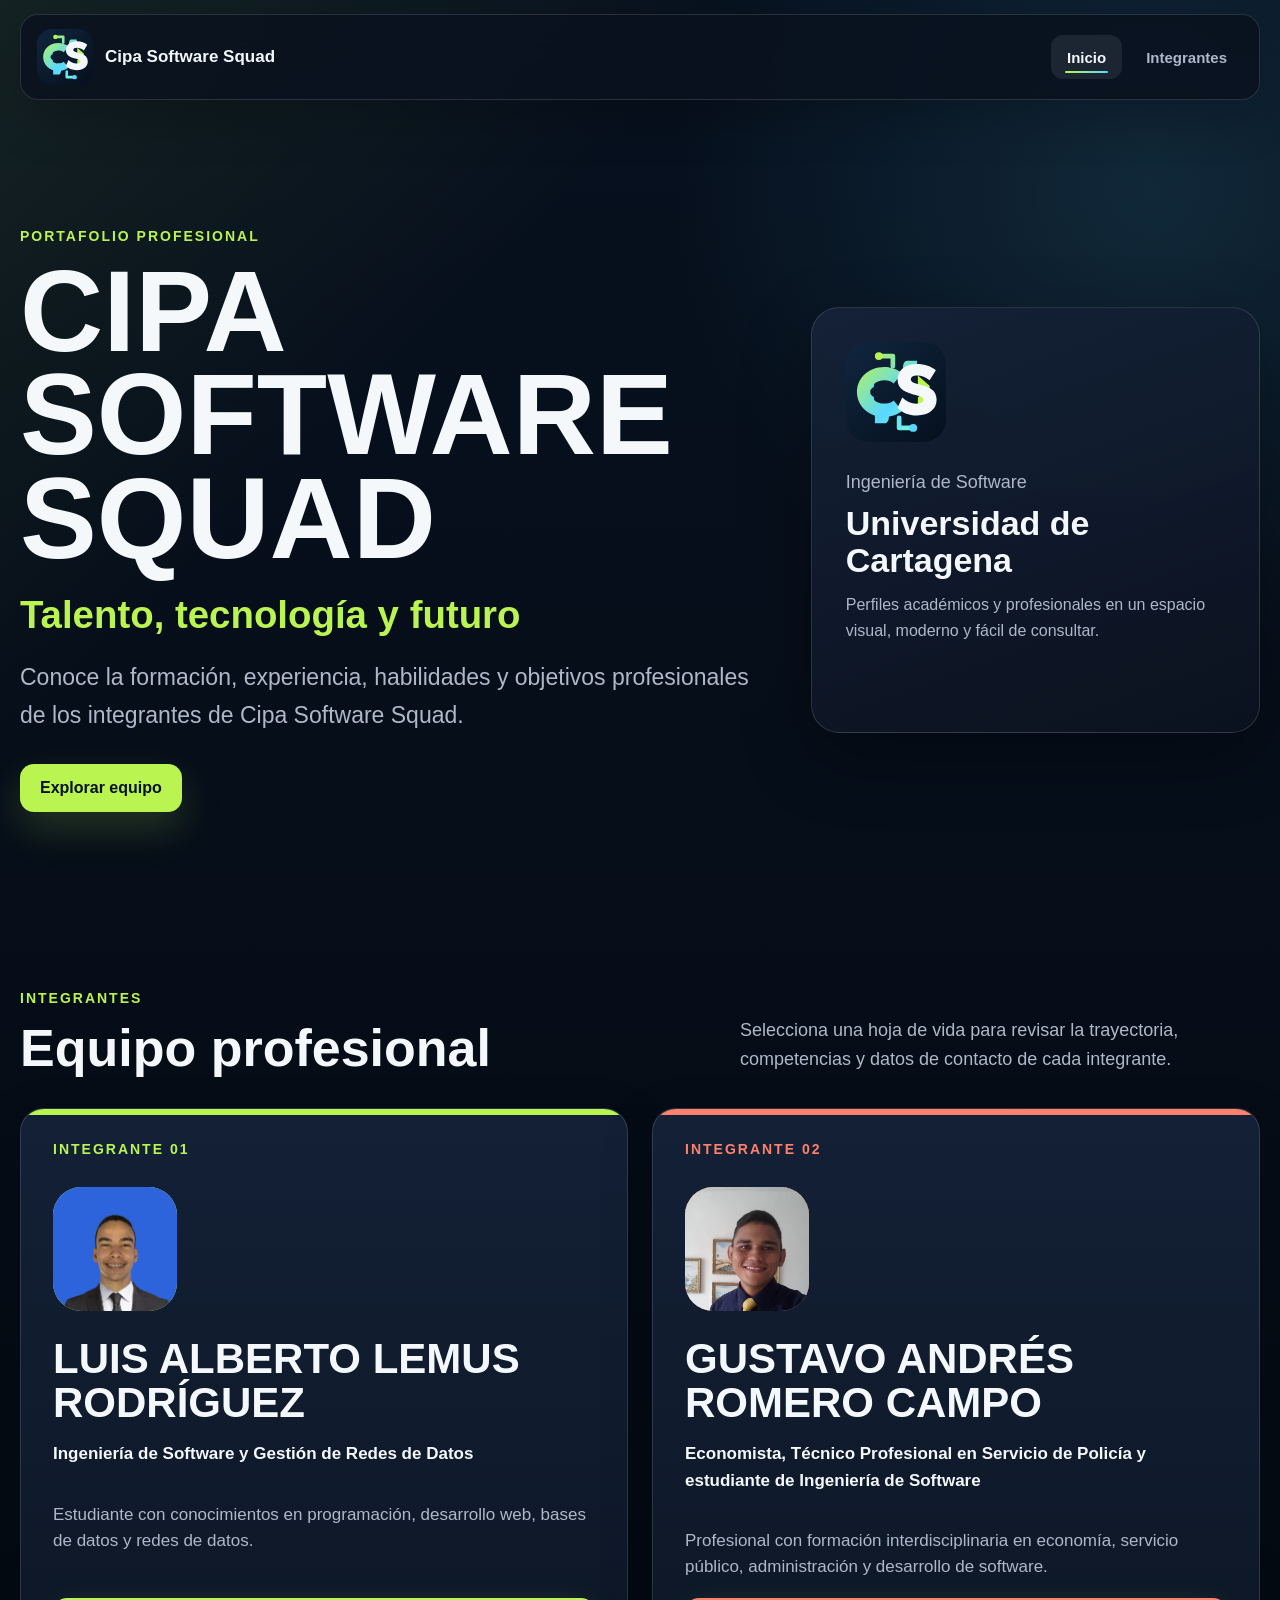
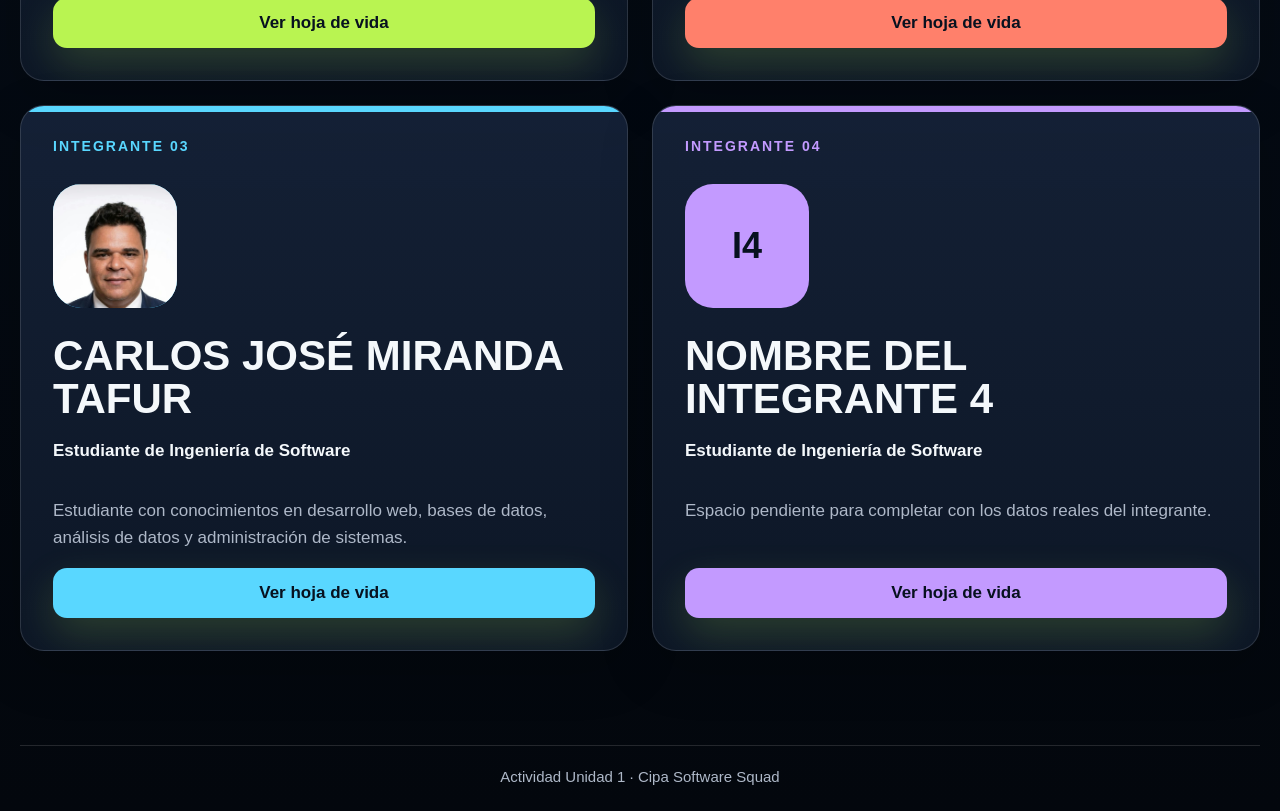
==== index.html @ 68f8f213 "Add files via upload" ====
<!DOCTYPE html>
<html lang="es">
<head>
  <meta charset="UTF-8">
  <meta name="viewport" content="width=device-width, initial-scale=1.0">
  <meta name="description" content="Portafolio profesional de Cipa Software Squad">
  <title>Cipa Software Squad | Hojas de vida</title>
  <link rel="icon" type="image/svg+xml" href="imagenes/logo-cipa-software-squad.svg">
  <link rel="stylesheet" href="css/estilos.css">
</head>
<body>
  <header class="encabezado">
    <a class="marca" href="#inicio" title="Ir al inicio"><img src="imagenes/logo-cipa-software-squad.svg" alt="Logo de Cipa Software Squad"> Cipa Software Squad</a>
    <button class="boton-menu" type="button" aria-label="Abrir menú" aria-expanded="false" aria-controls="menu-principal">
      <span></span><span></span><span></span>
    </button>
    <nav class="menu" id="menu-principal" aria-label="Navegacion principal">
      <a class="activo" href="#inicio">Inicio</a>
      <a href="#equipo">Integrantes</a>
    </nav>
  </header>

  <main class="contenedor">
    <section class="hero hero-equipo" id="inicio">
      <div class="hero-contenido revelar">
        <p class="sobrelinea">Portafolio profesional</p>
        <h1>CIPA SOFTWARE SQUAD</h1>
        <p class="subtitulo">Talento, tecnología y futuro</p>
        <p class="intro">
          Conoce la formación, experiencia, habilidades y objetivos profesionales de los integrantes de Cipa Software Squad.
        </p>
        <a class="boton boton-principal" href="#equipo">Explorar equipo</a>
      </div>
      <a class="hero-panel revelar" id="universidad" href="#equipo" aria-label="Conocer integrantes de Cipa Software Squad">
        <img class="logo-presentacion" src="imagenes/logo-cipa-software-squad.svg" alt="Logo de Cipa Software Squad">
        <div class="hero-panel-texto">
          <p>Ingeniería de Software</p>
          <strong>Universidad de Cartagena</strong>
          <span>Perfiles académicos y profesionales en un espacio visual, moderno y fácil de consultar.</span>
          <em>Conocer al equipo →</em>
        </div>
      </a>
    </section>

    <section class="equipo" id="equipo">
      <div class="titulo-seccion revelar">
        <div>
          <p class="sobrelinea">Integrantes</p>
          <h2>Equipo profesional</h2>
        </div>
        <p>Selecciona una hoja de vida para revisar la trayectoria, competencias y datos de contacto de cada integrante.</p>
      </div>

      <div class="rejilla">
        <article class="tarjeta revelar" style="--color:#b9f451">
          <span class="numero">Integrante 01</span>
          <div class="avatar"><img src="imagenes/luis-alberto-lemus.jpg" alt="Fotografía de Luis Alberto Lemus Rodríguez"></div>
          <h3>LUIS ALBERTO LEMUS RODRÍGUEZ</h3>
          <p class="formacion">Ingeniería de Software y Gestión de Redes de Datos</p>
          <p>Estudiante con conocimientos en programación, desarrollo web, bases de datos y redes de datos.</p>
          <a class="boton-tarjeta" href="integrante-1.html">Ver hoja de vida</a>
        </article>

        <article class="tarjeta revelar" style="--color:#ff806b">
          <span class="numero">Integrante 02</span>
          <div class="avatar"><img src="imagenes/gustavo-andres-romero-campo.jpg" alt="Fotografía de Gustavo Andrés Romero Campo"></div>
          <h3>GUSTAVO ANDRÉS ROMERO CAMPO</h3>
          <p class="formacion">Economista, Técnico Profesional en Servicio de Policía y estudiante de Ingeniería de Software</p>
          <p>Profesional con formación interdisciplinaria en economía, servicio público, administración y desarrollo de software.</p>
          <a class="boton-tarjeta" href="integrante-2.html">Ver hoja de vida</a>
        </article>

        <article class="tarjeta revelar" style="--color:#59d7ff">
          <span class="numero">Integrante 03</span>
          <div class="avatar"><img src="imagenes/carlos-jose-miranda-tafur.jpg" alt="Fotografía de Carlos José Miranda Tafur"></div>
          <h3>CARLOS JOSÉ MIRANDA TAFUR</h3>
          <p class="formacion">Estudiante de Ingeniería de Software</p>
          <p>Estudiante con conocimientos en desarrollo web, bases de datos, análisis de datos y administración de sistemas.</p>
          <a class="boton-tarjeta" href="integrantes/integrante-3/">Ver hoja de vida</a>
        </article>

        <article class="tarjeta revelar" style="--color:#c39aff">
          <span class="numero">Integrante 04</span>
          <div class="avatar">I4</div>
          <h3>NOMBRE DEL INTEGRANTE 4</h3>
          <p class="formacion">Estudiante de Ingeniería de Software</p>
          <p>Espacio pendiente para completar con los datos reales del integrante.</p>
          <a class="boton-tarjeta" href="integrante-4.html">Ver hoja de vida</a>
        </article>
      </div>
    </section>
  </main>

  <footer class="pie">Actividad Unidad 1 · Cipa Software Squad</footer>
  <script src="js/interacciones.js"></script>
</body>
</html>
---- css/estilos.css ----
:root {
  --fondo: #07111f;
  --fondo-profundo: #03070d;
  --panel: #101a2a;
  --panel-2: #152238;
  --texto: #f4f8fb;
  --muted: #aeb8c8;
  --linea: rgba(255, 255, 255, .13);
  --verde: #b9f451;
  --sombra: 0 24px 70px rgba(0, 0, 0, .32);
}

* { box-sizing: border-box; }
html { scroll-behavior: smooth; scroll-padding-top: 118px; }
body {
  margin: 0;
  color: var(--texto);
  background:
    linear-gradient(135deg, rgba(185, 244, 81, .08), transparent 34rem),
    radial-gradient(circle at 90% 8%, rgba(89, 215, 255, .12), transparent 30rem),
    linear-gradient(180deg, var(--fondo), var(--fondo-profundo));
  font-family: "Segoe UI", Arial, Helvetica, sans-serif;
  font-size: 16px;
}
body.menu-abierto { overflow: hidden; }

a { color: inherit; text-decoration: none; }
button { font: inherit; }
img { max-width: 100%; }

.encabezado {
  position: sticky;
  top: 14px;
  z-index: 20;
  width: min(1360px, calc(100% - 40px));
  margin: 14px auto 0;
  padding: 14px 16px;
  display: flex;
  align-items: center;
  justify-content: space-between;
  gap: 20px;
  background: rgba(10, 18, 31, .86);
  border: 1px solid var(--linea);
  border-radius: 18px;
  backdrop-filter: blur(18px);
  box-shadow: 0 18px 50px rgba(0, 0, 0, .2);
  transition: padding .25s ease, box-shadow .25s ease;
}
.encabezado.compacto { padding-block: 8px; box-shadow: 0 14px 42px rgba(0, 0, 0, .32); }

.marca {
  min-height: 48px;
  display: flex;
  align-items: center;
  gap: 12px;
  font-size: 17px;
  font-weight: 800;
  border-radius: 16px;
  transition: color .22s ease, transform .22s ease, filter .22s ease;
}

.marca img {
  width: 56px;
  height: 56px;
  flex: 0 0 auto;
  display: block;
  object-fit: contain;
  border-radius: 15px;
  transition: transform .24s ease, filter .24s ease;
}
.marca:hover,
.marca:focus-visible {
  color: var(--verde);
  outline: none;
  transform: rotate(-1deg);
}
.marca:hover img,
.marca:focus-visible img {
  transform: scale(1.08);
  filter: drop-shadow(0 0 12px rgba(185, 244, 81, .42)) drop-shadow(0 0 18px rgba(89, 215, 255, .26));
}

.boton-menu {
  width: 48px;
  height: 48px;
  display: none;
  place-items: center;
  padding: 0;
  color: var(--texto);
  background: rgba(255, 255, 255, .07);
  border: 1px solid var(--linea);
  border-radius: 14px;
  cursor: pointer;
}
.boton-menu span {
  grid-area: 1 / 1;
  width: 22px;
  height: 2px;
  background: currentColor;
  border-radius: 999px;
  transition: transform .22s ease, opacity .22s ease;
}
.boton-menu span:nth-child(1) { transform: translateY(-7px); }
.boton-menu span:nth-child(3) { transform: translateY(7px); }
.boton-menu[aria-expanded="true"] span:nth-child(1) { transform: rotate(45deg); }
.boton-menu[aria-expanded="true"] span:nth-child(2) { opacity: 0; }
.boton-menu[aria-expanded="true"] span:nth-child(3) { transform: rotate(-45deg); }
.boton-menu:focus-visible { outline: 3px solid rgba(89, 215, 255, .75); outline-offset: 3px; }

.menu { display: flex; flex-wrap: wrap; gap: 8px; align-items: center; }
.menu a {
  position: relative;
  min-height: 44px;
  padding: 12px 16px;
  display: inline-flex;
  align-items: center;
  color: var(--muted);
  border-radius: 12px;
  font-size: 15px;
  font-weight: 700;
  transition: color .22s ease, background .22s ease;
}
.menu a:hover,
.menu a.activo { color: var(--texto); background: rgba(255, 255, 255, .08); }
.menu a::after {
  content: "";
  position: absolute;
  left: 14px;
  right: 14px;
  bottom: 6px;
  height: 2px;
  border-radius: 999px;
  background: linear-gradient(90deg, var(--verde), #59d7ff);
  transform: scaleX(0);
  transform-origin: left;
  transition: transform .22s ease;
}
.menu a:hover::after,
.menu a.activo::after { transform: scaleX(1); }
.menu a:focus-visible { outline: 3px solid rgba(89, 215, 255, .75); outline-offset: 3px; }
.menu a.descarga {
  color: #07111f;
  background: var(--verde);
  box-shadow: 0 12px 28px rgba(185, 244, 81, .16);
}
.menu a.descarga::after { display: none; }

.contenedor {
  width: min(1380px, calc(100% - 40px));
  margin: 0 auto;
}

.hero {
  min-height: calc(100vh - 82px);
  display: grid;
  grid-template-columns: minmax(0, 1.25fr) minmax(320px, .75fr);
  align-items: center;
  gap: 42px;
  padding: 76px 0 54px;
}

.hero-contenido { max-width: 920px; }
.sobrelinea {
  margin: 0 0 16px;
  color: var(--color, var(--verde));
  font-size: 14px;
  font-weight: 800;
  letter-spacing: 2px;
  text-transform: uppercase;
}

h1, h2, h3, p { overflow-wrap: anywhere; }
h1 {
  margin: 0;
  font-size: clamp(54px, 9vw, 118px);
  line-height: .9;
  letter-spacing: 0;
}

.subtitulo {
  margin: 22px 0 0;
  color: var(--verde);
  font-size: clamp(26px, 3vw, 44px);
  font-weight: 800;
}

.intro {
  max-width: 780px;
  margin: 22px 0 30px;
  color: var(--muted);
  font-size: clamp(18px, 2vw, 23px);
  line-height: 1.65;
}

.boton,
.boton-tarjeta,
.boton-nav {
  min-height: 48px;
  display: inline-flex;
  align-items: center;
  justify-content: center;
  gap: 8px;
  border: 0;
  border-radius: 14px;
  cursor: pointer;
  font-weight: 800;
  transition: transform .22s ease, box-shadow .22s ease, background .22s ease, border-color .22s ease;
}

.boton-principal,
.boton-tarjeta {
  color: #07111f;
  background: var(--color, var(--verde));
  box-shadow: 0 16px 40px rgba(185, 244, 81, .18);
}

.boton { padding: 13px 20px; font-size: 16px; }
.boton-secundario {
  color: var(--texto);
  background: rgba(255, 255, 255, .07);
  border: 1px solid var(--linea);
}

.boton.deshabilitado {
  cursor: not-allowed;
  opacity: .58;
  box-shadow: none;
}

.boton:hover,
.boton-tarjeta:hover,
.boton-nav:hover { transform: translateY(-2px); box-shadow: 0 18px 42px rgba(0, 0, 0, .25); }

.boton.deshabilitado:hover { transform: none; box-shadow: none; }

.hero-panel {
  position: relative;
  min-height: 420px;
  padding: 34px;
  display: flex;
  flex-direction: column;
  justify-content: space-between;
  gap: 30px;
  overflow: hidden;
  background: linear-gradient(160deg, rgba(21, 34, 56, .94), rgba(11, 18, 31, .98));
  border: 1px solid var(--linea);
  border-radius: 28px;
  box-shadow: var(--sombra);
  transition: transform .28s ease, box-shadow .28s ease, border-color .28s ease;
}
.hero-panel::before {
  content: "";
  position: absolute;
  inset: -1px;
  padding: 1px;
  border-radius: inherit;
  background: linear-gradient(135deg, var(--verde), #59d7ff);
  opacity: 0;
  pointer-events: none;
  -webkit-mask: linear-gradient(#000 0 0) content-box, linear-gradient(#000 0 0);
  -webkit-mask-composite: xor;
  mask-composite: exclude;
  transition: opacity .25s ease;
}
.hero-panel::after {
  content: "";
  position: absolute;
  left: var(--brillo-x, 50%);
  top: var(--brillo-y, 30%);
  width: 190px;
  height: 190px;
  background: radial-gradient(circle, rgba(89, 215, 255, .22), rgba(185, 244, 81, .09), transparent 68%);
  transform: translate(-50%, -50%);
  opacity: 0;
  pointer-events: none;
  transition: opacity .2s ease;
}
.hero-panel:hover,
.hero-panel:focus-visible {
  transform: translateY(-8px);
  border-color: rgba(89, 215, 255, .45);
  box-shadow: 0 34px 86px rgba(0, 0, 0, .38);
  outline: none;
}
.hero-panel:hover::before,
.hero-panel:focus-visible::before,
.hero-panel:hover::after,
.hero-panel:focus-visible::after { opacity: 1; }
.hero-panel:active { transform: translateY(-2px) scale(.985); }
.hero-panel > * { position: relative; z-index: 1; }
.hero-panel:hover .logo-presentacion,
.hero-panel:focus-visible .logo-presentacion {
  transform: scale(1.08);
  filter: drop-shadow(0 0 12px rgba(185, 244, 81, .35)) drop-shadow(0 0 18px rgba(89, 215, 255, .25));
}
.hero-panel:hover strong,
.hero-panel:focus-visible strong { color: var(--verde); }
.hero-panel em {
  width: fit-content;
  margin-top: 4px;
  padding: 10px 13px;
  color: #07111f;
  background: linear-gradient(90deg, var(--verde), #59d7ff);
  border-radius: 999px;
  font-style: normal;
  font-weight: 900;
  opacity: 0;
  transform: translateY(8px);
  transition: opacity .22s ease, transform .22s ease;
}
.hero-panel:hover em,
.hero-panel:focus-visible em {
  opacity: 1;
  transform: translateY(0);
}

.logo-presentacion {
  width: clamp(82px, 8vw, 100px);
  height: clamp(82px, 8vw, 100px);
  display: block;
  object-fit: contain;
  border-radius: 22px;
  transition: transform .24s ease, filter .24s ease;
}

.hero-panel-texto { display: grid; gap: 12px; }
.hero-panel p { margin: 0; color: var(--muted); font-size: 18px; }
.hero-panel strong { font-size: 34px; line-height: 1.1; transition: color .22s ease; }
.hero-panel span { color: var(--muted); line-height: 1.65; }

.equipo { padding: 72px 0 94px; }
.titulo-seccion {
  margin-bottom: 34px;
  display: flex;
  align-items: end;
  justify-content: space-between;
  gap: 28px;
}
.titulo-seccion h2,
.panel h2 {
  margin: 0;
  font-size: clamp(32px, 4.4vw, 52px);
  line-height: 1;
  letter-spacing: 0;
}
.titulo-seccion > p {
  max-width: 520px;
  margin: 0;
  color: var(--muted);
  font-size: 18px;
  line-height: 1.6;
}

.rejilla {
  display: grid;
  grid-template-columns: repeat(2, minmax(0, 1fr));
  gap: 24px;
}

.tarjeta {
  --color: var(--verde);
  position: relative;
  min-height: 470px;
  padding: 32px;
  display: flex;
  flex-direction: column;
  overflow: hidden;
  background: linear-gradient(180deg, rgba(21, 34, 56, .94), rgba(13, 23, 39, .98));
  border: 1px solid var(--linea);
  border-radius: 24px;
  box-shadow: 0 18px 54px rgba(0, 0, 0, .18);
  transition: transform .28s ease, border-color .28s ease, box-shadow .28s ease;
}
.tarjeta:hover {
  transform: translateY(-8px);
  border-color: color-mix(in srgb, var(--color) 70%, white 10%);
  box-shadow: 0 28px 70px rgba(0, 0, 0, .3);
}
.tarjeta::before {
  content: "";
  position: absolute;
  inset: 0 0 auto;
  height: 6px;
  background: var(--color);
}
.numero {
  color: var(--color);
  font-size: 14px;
  font-weight: 800;
  letter-spacing: 2px;
  text-transform: uppercase;
}
.avatar {
  width: 124px;
  height: 124px;
  margin: 30px 0 26px;
  display: grid;
  place-items: center;
  flex: 0 0 auto;
  color: #07111f;
  background: var(--color);
  border-radius: 28px;
  font-size: 36px;
  font-weight: 900;
  overflow: hidden;
}
.avatar img { width: 100%; height: 100%; object-fit: cover; object-position: center top; }
.tarjeta h3 { margin: 0; font-size: clamp(29px, 3.4vw, 42px); line-height: 1.04; }
.tarjeta p { color: var(--muted); font-size: 17px; line-height: 1.55; }
.tarjeta .formacion { color: var(--texto); font-weight: 800; }
.boton-tarjeta {
  width: 100%;
  margin-top: auto;
  padding: 15px 20px;
  font-size: 17px;
}

.perfil-hero {
  min-height: 640px;
  display: grid;
  grid-template-columns: minmax(280px, .52fr) minmax(0, 1fr);
  align-items: center;
  gap: 60px;
  padding: 64px 0 36px;
}
.foto {
  margin: 0;
  padding: 12px;
  background: var(--panel);
  border: 1px solid var(--linea);
  border-radius: 30px;
  box-shadow: 18px 18px 0 color-mix(in srgb, var(--color) 72%, transparent);
}
.foto img {
  width: 100%;
  aspect-ratio: 4 / 5;
  display: block;
  object-fit: cover;
  object-position: center top;
  border-radius: 22px;
}
.volver {
  margin-bottom: 24px;
  display: inline-flex;
  color: var(--muted);
  font-size: 15px;
  font-weight: 800;
}
.perfil-info h1 { font-size: clamp(44px, 7vw, 86px); }
.cargo {
  margin: 22px 0;
  color: var(--color);
  font-size: clamp(20px, 2vw, 28px);
  font-weight: 800;
  line-height: 1.35;
}
.frase-perfil {
  margin: -6px 0 18px;
  color: var(--muted);
  font-size: 20px;
  font-weight: 800;
}
.contacto,
.datos-rapidos {
  display: flex;
  flex-wrap: wrap;
  gap: 10px;
  margin-top: 18px;
}
.contacto span,
.contacto a,
.datos-rapidos span {
  min-height: 42px;
  padding: 10px 13px;
  display: inline-flex;
  align-items: center;
  color: var(--muted);
  border: 1px solid var(--linea);
  border-radius: 999px;
  font-size: 15px;
}
.acciones-contacto {
  display: flex;
  flex-wrap: wrap;
  gap: 12px;
  margin-top: 26px;
}

.nav-secciones {
  position: sticky;
  top: 96px;
  z-index: 15;
  margin: 12px 0 28px;
  padding: 10px;
  display: flex;
  gap: 8px;
  overflow-x: auto;
  background: rgba(10, 18, 31, .88);
  border: 1px solid var(--linea);
  border-radius: 18px;
  backdrop-filter: blur(16px);
}
.nav-secciones a {
  min-height: 42px;
  padding: 10px 14px;
  display: inline-flex;
  align-items: center;
  white-space: nowrap;
  color: var(--muted);
  border-radius: 12px;
  font-size: 15px;
  font-weight: 800;
}
.nav-secciones a:hover,
.nav-secciones a.activo {
  color: #07111f;
  background: var(--color);
}

.secciones {
  display: grid;
  grid-template-columns: repeat(2, minmax(0, 1fr));
  gap: 22px;
  padding-bottom: 80px;
}
.panel {
  min-height: 300px;
  padding: 32px;
  background: rgba(16, 26, 42, .94);
  border: 1px solid var(--linea);
  border-radius: 22px;
  box-shadow: 0 18px 50px rgba(0, 0, 0, .14);
}
.panel-ancho { grid-column: 1 / -1; }
.panel h2 { margin-bottom: 24px; }
.panel h3 {
  margin: 22px 0 8px;
  color: var(--texto);
  font-size: 21px;
}
.panel p,
.panel li {
  color: var(--muted);
  font-size: 16px;
  line-height: 1.72;
}
.panel ul { padding-left: 20px; }
.panel hr {
  margin: 26px 0;
  border: 0;
  border-top: 1px solid var(--linea);
}

.lista-tecnica {
  display: grid;
  grid-template-columns: repeat(2, minmax(0, 1fr));
  gap: 12px;
  padding: 0;
  list-style: none;
}
.lista-tecnica li {
  padding: 14px;
  display: flex;
  align-items: center;
  justify-content: space-between;
  gap: 14px;
  background: rgba(255, 255, 255, .045);
  border: 1px solid var(--linea);
  border-radius: 14px;
}
.lista-tecnica li span { color: var(--texto); font-weight: 800; }
.lista-tecnica small {
  padding: 6px 9px;
  white-space: nowrap;
  color: #07111f;
  background: var(--color);
  border-radius: 999px;
  font-size: 12px;
  font-weight: 900;
}

.lista-personal {
  display: flex;
  flex-wrap: wrap;
  gap: 10px;
  padding: 0;
  list-style: none;
}
.lista-personal li {
  padding: 11px 14px;
  color: var(--texto);
  background: rgba(255, 255, 255, .06);
  border: 1px solid var(--linea);
  border-radius: 999px;
  font-weight: 700;
}

.grupo-desplegable {
  margin-top: 14px;
  background: rgba(255, 255, 255, .045);
  border: 1px solid var(--linea);
  border-radius: 16px;
  overflow: hidden;
}
.grupo-desplegable summary {
  min-height: 54px;
  padding: 16px 18px;
  color: var(--texto);
  cursor: pointer;
  font-size: 18px;
  font-weight: 900;
}
.grupo-desplegable ul {
  margin: 0;
  padding: 0 24px 20px 38px;
}

.grupos-habilidades {
  display: grid;
  grid-template-columns: repeat(2, minmax(0, 1fr));
  gap: 16px;
}
.grupos-habilidades section {
  padding: 20px;
  background: rgba(255, 255, 255, .045);
  border: 1px solid var(--linea);
  border-radius: 16px;
}
.grupos-habilidades h3 { margin-top: 0; color: var(--color); }
.grupos-habilidades ul { margin: 0; padding-left: 18px; }
.grupos-habilidades.una-columna { grid-template-columns: 1fr; }
.disponibilidad {
  margin-top: 18px;
  padding: 18px;
  color: #07111f !important;
  background: var(--color);
  border-radius: 16px;
}
.disponibilidad strong { color: #07111f; }

.pie {
  width: min(1380px, calc(100% - 40px));
  margin: 0 auto 26px;
  padding-top: 22px;
  color: var(--muted);
  border-top: 1px solid var(--linea);
  font-size: 15px;
  text-align: center;
}
.navegacion-perfiles {
  display: grid;
  grid-template-columns: 1fr auto 1fr;
  gap: 12px;
  text-align: initial;
}
.boton-nav {
  min-height: 58px;
  padding: 13px 18px;
  color: var(--texto);
  background: rgba(255, 255, 255, .06);
  border: 1px solid var(--linea);
}
.boton-nav span {
  color: var(--muted);
  font-size: 14px;
  font-weight: 700;
}
.boton-nav:last-child { text-align: right; }
.boton-equipo {
  color: #07111f;
  background: var(--verde);
  border-color: var(--verde);
}

.volver-arriba {
  position: fixed;
  right: 22px;
  bottom: 22px;
  z-index: 30;
  width: 52px;
  height: 52px;
  display: grid;
  place-items: center;
  color: #07111f;
  background: var(--verde);
  border: 0;
  border-radius: 16px;
  box-shadow: 0 18px 42px rgba(0, 0, 0, .3);
  cursor: pointer;
  opacity: 0;
  pointer-events: none;
  transform: translateY(14px);
  transition: opacity .25s ease, transform .25s ease;
  font-size: 24px;
  font-weight: 900;
}
.volver-arriba.visible {
  opacity: 1;
  pointer-events: auto;
  transform: translateY(0);
}
.toast {
  position: fixed;
  left: 50%;
  bottom: 28px;
  z-index: 40;
  padding: 12px 16px;
  color: #07111f;
  background: var(--verde);
  border-radius: 999px;
  box-shadow: 0 18px 42px rgba(0, 0, 0, .3);
  font-weight: 900;
  opacity: 0;
  pointer-events: none;
  transform: translate(-50%, 12px);
  transition: opacity .2s ease, transform .2s ease;
}
.toast.visible {
  opacity: 1;
  transform: translate(-50%, 0);
}

.revelar {
  opacity: 0;
  transform: translateY(22px);
}
.revelar.visible {
  opacity: 1;
  transform: translateY(0);
  transition: opacity .6s ease, transform .6s ease;
}

@media (max-width: 940px) {
  .hero,
  .perfil-hero { grid-template-columns: 1fr; min-height: auto; }
  .hero-panel { min-height: 300px; }
  .foto { width: min(430px, 88%); }
  .rejilla,
  .secciones { grid-template-columns: 1fr; }
  .navegacion-perfiles { grid-template-columns: 1fr; }
  .boton-nav,
  .boton-nav:last-child { justify-content: center; text-align: center; }
}

@media (max-width: 620px) {
  .encabezado,
  .contenedor,
  .pie { width: calc(100% - 24px); }
  .encabezado {
    top: 8px;
    align-items: center;
    flex-direction: row;
    flex-wrap: wrap;
  }
  .boton-menu { display: grid; margin-left: auto; }
  .menu {
    width: 100%;
    max-height: 0;
    padding: 0;
    display: grid;
    grid-template-columns: 1fr;
    overflow: hidden;
    opacity: 0;
    pointer-events: none;
    transition: max-height .26s ease, opacity .22s ease, padding .22s ease;
  }
  .encabezado.menu-visible .menu {
    max-height: 330px;
    padding-top: 10px;
    opacity: 1;
    pointer-events: auto;
  }
  .menu a {
    width: 100%;
    min-height: 52px;
    justify-content: center;
    font-size: 16px;
  }
  .nav-secciones { width: 100%; overflow-x: auto; }
  .hero { padding-top: 52px; }
  h1 { font-size: clamp(42px, 16vw, 62px); }
  .titulo-seccion { align-items: flex-start; flex-direction: column; }
  .tarjeta,
  .panel { padding: 28px; }
  .avatar { width: 104px; height: 104px; }
  .marca img { width: 48px; height: 48px; }
  .lista-tecnica,
  .grupos-habilidades { grid-template-columns: 1fr; }
  .lista-tecnica li { align-items: flex-start; flex-direction: column; }
  .contacto a,
  .contacto span { max-width: 100%; }
  .acciones-contacto { flex-direction: column; }
  .boton { width: 100%; }
  .nav-secciones { top: 10px; }
}

@media (prefers-reduced-motion: reduce) {
  *,
  *::before,
  *::after {
    animation-duration: .01ms !important;
    animation-iteration-count: 1 !important;
    scroll-behavior: auto !important;
    transition-duration: .01ms !important;
  }
}
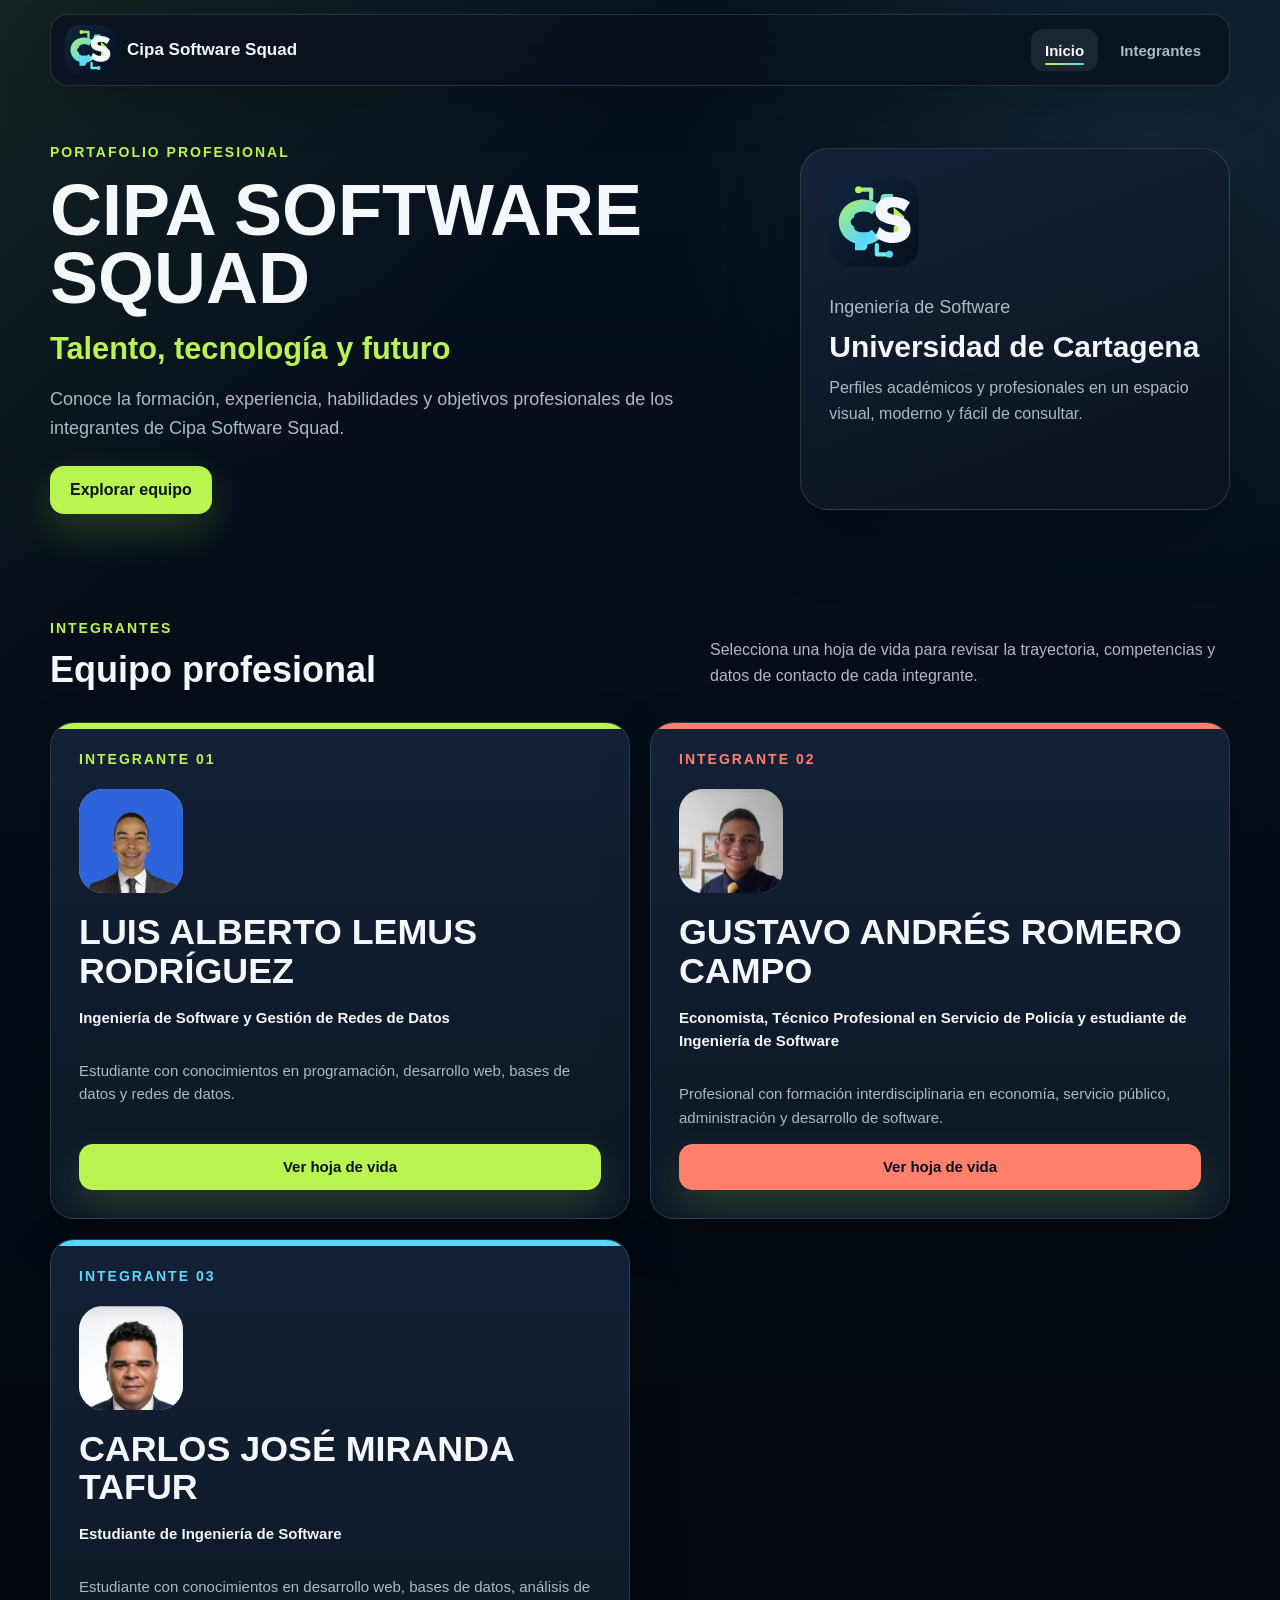
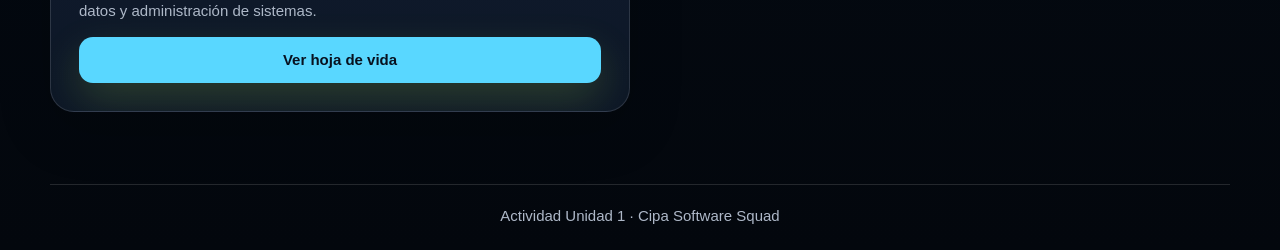
==== commit f5218b72: "Remove Integrante 04 section from index.html Removed Integrante 04 article section from the index." ====
--- a/index.html
+++ b/index.html
@@ -79,14 +79,7 @@
           <a class="boton-tarjeta" href="integrantes/integrante-3/">Ver hoja de vida</a>
         </article>
 
-        <article class="tarjeta revelar" style="--color:#c39aff">
-          <span class="numero">Integrante 04</span>
-          <div class="avatar">I4</div>
-          <h3>NOMBRE DEL INTEGRANTE 4</h3>
-          <p class="formacion">Estudiante de Ingeniería de Software</p>
-          <p>Espacio pendiente para completar con los datos reales del integrante.</p>
-          <a class="boton-tarjeta" href="integrante-4.html">Ver hoja de vida</a>
-        </article>
+    
       </div>
     </section>
   </main>
--- a/css/estilos.css
+++ b/css/estilos.css
@@ -11,7 +11,7 @@
 }
 
 * { box-sizing: border-box; }
-html { scroll-behavior: smooth; scroll-padding-top: 118px; }
+html { scroll-behavior: smooth; scroll-padding-top: 84px; }
 body {
   margin: 0;
   color: var(--texto);
@@ -29,12 +29,11 @@
 img { max-width: 100%; }
 
 .encabezado {
-  position: sticky;
-  top: 14px;
+  position: relative;
   z-index: 20;
-  width: min(1360px, calc(100% - 40px));
+  width: min(1180px, calc(100% - 40px));
   margin: 14px auto 0;
-  padding: 14px 16px;
+  padding: 10px 14px;
   display: flex;
   align-items: center;
   justify-content: space-between;
@@ -44,9 +43,7 @@
   border-radius: 18px;
   backdrop-filter: blur(18px);
   box-shadow: 0 18px 50px rgba(0, 0, 0, .2);
-  transition: padding .25s ease, box-shadow .25s ease;
-}
-.encabezado.compacto { padding-block: 8px; box-shadow: 0 14px 42px rgba(0, 0, 0, .32); }
+}
 
 .marca {
   min-height: 48px;
@@ -60,8 +57,8 @@
 }
 
 .marca img {
-  width: 56px;
-  height: 56px;
+  width: 50px;
+  height: 50px;
   flex: 0 0 auto;
   display: block;
   object-fit: contain;
@@ -110,8 +107,8 @@
 .menu { display: flex; flex-wrap: wrap; gap: 8px; align-items: center; }
 .menu a {
   position: relative;
-  min-height: 44px;
-  padding: 12px 16px;
+  min-height: 42px;
+  padding: 10px 14px;
   display: inline-flex;
   align-items: center;
   color: var(--muted);
@@ -146,20 +143,20 @@
 .menu a.descarga::after { display: none; }
 
 .contenedor {
-  width: min(1380px, calc(100% - 40px));
-  margin: 0 auto;
+  width: min(1180px, calc(100% - 40px));
+  margin-inline: auto;
 }
 
 .hero {
-  min-height: calc(100vh - 82px);
+  min-height: auto;
   display: grid;
   grid-template-columns: minmax(0, 1.25fr) minmax(320px, .75fr);
   align-items: center;
-  gap: 42px;
-  padding: 76px 0 54px;
-}
-
-.hero-contenido { max-width: 920px; }
+  gap: 34px;
+  padding: 58px 0 46px;
+}
+
+.hero-contenido { max-width: 760px; }
 .sobrelinea {
   margin: 0 0 16px;
   color: var(--color, var(--verde));
@@ -172,24 +169,24 @@
 h1, h2, h3, p { overflow-wrap: anywhere; }
 h1 {
   margin: 0;
-  font-size: clamp(54px, 9vw, 118px);
-  line-height: .9;
+  font-size: clamp(46px, 6vw, 72px);
+  line-height: .95;
   letter-spacing: 0;
 }
 
 .subtitulo {
-  margin: 22px 0 0;
+  margin: 18px 0 0;
   color: var(--verde);
-  font-size: clamp(26px, 3vw, 44px);
+  font-size: clamp(22px, 2.4vw, 34px);
   font-weight: 800;
 }
 
 .intro {
-  max-width: 780px;
-  margin: 22px 0 30px;
-  color: var(--muted);
-  font-size: clamp(18px, 2vw, 23px);
-  line-height: 1.65;
+  max-width: 680px;
+  margin: 18px 0 24px;
+  color: var(--muted);
+  font-size: clamp(16px, 1.6vw, 18px);
+  line-height: 1.6;
 }
 
 .boton,
@@ -235,8 +232,8 @@
 
 .hero-panel {
   position: relative;
-  min-height: 420px;
-  padding: 34px;
+  min-height: 340px;
+  padding: 28px;
   display: flex;
   flex-direction: column;
   justify-content: space-between;
@@ -315,8 +312,8 @@
 }
 
 .logo-presentacion {
-  width: clamp(82px, 8vw, 100px);
-  height: clamp(82px, 8vw, 100px);
+  width: clamp(78px, 7vw, 92px);
+  height: clamp(78px, 7vw, 92px);
   display: block;
   object-fit: contain;
   border-radius: 22px;
@@ -325,10 +322,10 @@
 
 .hero-panel-texto { display: grid; gap: 12px; }
 .hero-panel p { margin: 0; color: var(--muted); font-size: 18px; }
-.hero-panel strong { font-size: 34px; line-height: 1.1; transition: color .22s ease; }
+.hero-panel strong { font-size: 30px; line-height: 1.1; transition: color .22s ease; }
 .hero-panel span { color: var(--muted); line-height: 1.65; }
 
-.equipo { padding: 72px 0 94px; }
+.equipo { padding: 60px 0 72px; }
 .titulo-seccion {
   margin-bottom: 34px;
   display: flex;
@@ -339,7 +336,7 @@
 .titulo-seccion h2,
 .panel h2 {
   margin: 0;
-  font-size: clamp(32px, 4.4vw, 52px);
+  font-size: clamp(28px, 3.3vw, 36px);
   line-height: 1;
   letter-spacing: 0;
 }
@@ -347,21 +344,21 @@
   max-width: 520px;
   margin: 0;
   color: var(--muted);
-  font-size: 18px;
+  font-size: 16px;
   line-height: 1.6;
 }
 
 .rejilla {
   display: grid;
   grid-template-columns: repeat(2, minmax(0, 1fr));
-  gap: 24px;
+  gap: 20px;
 }
 
 .tarjeta {
   --color: var(--verde);
   position: relative;
-  min-height: 470px;
-  padding: 32px;
+  min-height: 425px;
+  padding: 28px;
   display: flex;
   flex-direction: column;
   overflow: hidden;
@@ -391,39 +388,41 @@
   text-transform: uppercase;
 }
 .avatar {
-  width: 124px;
-  height: 124px;
-  margin: 30px 0 26px;
+  width: 104px;
+  height: 104px;
+  margin: 22px 0 20px;
   display: grid;
   place-items: center;
   flex: 0 0 auto;
   color: #07111f;
   background: var(--color);
-  border-radius: 28px;
-  font-size: 36px;
+  border-radius: 24px;
+  font-size: 32px;
   font-weight: 900;
   overflow: hidden;
 }
 .avatar img { width: 100%; height: 100%; object-fit: cover; object-position: center top; }
-.tarjeta h3 { margin: 0; font-size: clamp(29px, 3.4vw, 42px); line-height: 1.04; }
-.tarjeta p { color: var(--muted); font-size: 17px; line-height: 1.55; }
+.tarjeta h3 { margin: 0; font-size: clamp(30px, 2.8vw, 38px); line-height: 1.08; }
+.tarjeta p { color: var(--muted); font-size: 15px; line-height: 1.55; }
 .tarjeta .formacion { color: var(--texto); font-weight: 800; }
 .boton-tarjeta {
   width: 100%;
   margin-top: auto;
-  padding: 15px 20px;
-  font-size: 17px;
+  min-height: 46px;
+  padding: 12px 16px;
+  font-size: 15px;
 }
 
 .perfil-hero {
-  min-height: 640px;
+  min-height: auto;
   display: grid;
-  grid-template-columns: minmax(280px, .52fr) minmax(0, 1fr);
+  grid-template-columns: minmax(260px, 340px) minmax(0, 1fr);
   align-items: center;
-  gap: 60px;
-  padding: 64px 0 36px;
+  gap: 46px;
+  padding: 52px 0 34px;
 }
 .foto {
+  max-width: 360px;
   margin: 0;
   padding: 12px;
   background: var(--panel);
@@ -446,18 +445,18 @@
   font-size: 15px;
   font-weight: 800;
 }
-.perfil-info h1 { font-size: clamp(44px, 7vw, 86px); }
+.perfil-info h1 { font-size: clamp(42px, 5vw, 68px); }
 .cargo {
-  margin: 22px 0;
+  margin: 18px 0;
   color: var(--color);
-  font-size: clamp(20px, 2vw, 28px);
+  font-size: clamp(18px, 1.8vw, 23px);
   font-weight: 800;
   line-height: 1.35;
 }
 .frase-perfil {
   margin: -6px 0 18px;
   color: var(--muted);
-  font-size: 20px;
+  font-size: 17px;
   font-weight: 800;
 }
 .contacto,
@@ -490,7 +489,7 @@
   position: sticky;
   top: 96px;
   z-index: 15;
-  margin: 12px 0 28px;
+  margin: 10px 0 24px;
   padding: 10px;
   display: flex;
   gap: 8px;
@@ -520,12 +519,12 @@
 .secciones {
   display: grid;
   grid-template-columns: repeat(2, minmax(0, 1fr));
-  gap: 22px;
-  padding-bottom: 80px;
+  gap: 20px;
+  padding-bottom: 68px;
 }
 .panel {
-  min-height: 300px;
-  padding: 32px;
+  min-height: 260px;
+  padding: 28px;
   background: rgba(16, 26, 42, .94);
   border: 1px solid var(--linea);
   border-radius: 22px;
@@ -639,7 +638,7 @@
 .disponibilidad strong { color: #07111f; }
 
 .pie {
-  width: min(1380px, calc(100% - 40px));
+  width: min(1180px, calc(100% - 40px));
   margin: 0 auto 26px;
   padding-top: 22px;
   color: var(--muted);
@@ -733,8 +732,8 @@
 @media (max-width: 940px) {
   .hero,
   .perfil-hero { grid-template-columns: 1fr; min-height: auto; }
-  .hero-panel { min-height: 300px; }
-  .foto { width: min(430px, 88%); }
+  .hero-panel { min-height: 280px; }
+  .foto { width: min(340px, 88%); }
   .rejilla,
   .secciones { grid-template-columns: 1fr; }
   .navegacion-perfiles { grid-template-columns: 1fr; }
@@ -747,7 +746,6 @@
   .contenedor,
   .pie { width: calc(100% - 24px); }
   .encabezado {
-    top: 8px;
     align-items: center;
     flex-direction: row;
     flex-wrap: wrap;
@@ -778,11 +776,15 @@
   }
   .nav-secciones { width: 100%; overflow-x: auto; }
   .hero { padding-top: 52px; }
-  h1 { font-size: clamp(42px, 16vw, 62px); }
+  h1 { font-size: clamp(38px, 12vw, 54px); }
+  .perfil-info h1 { font-size: clamp(34px, 11vw, 52px); }
   .titulo-seccion { align-items: flex-start; flex-direction: column; }
   .tarjeta,
-  .panel { padding: 28px; }
-  .avatar { width: 104px; height: 104px; }
+  .panel { padding: 24px; }
+  .tarjeta { min-height: 400px; }
+  .avatar { width: 92px; height: 92px; margin: 18px 0 18px; }
+  .tarjeta h3 { font-size: clamp(25px, 8vw, 31px); }
+  .tarjeta p { font-size: 14px; }
   .marca img { width: 48px; height: 48px; }
   .lista-tecnica,
   .grupos-habilidades { grid-template-columns: 1fr; }
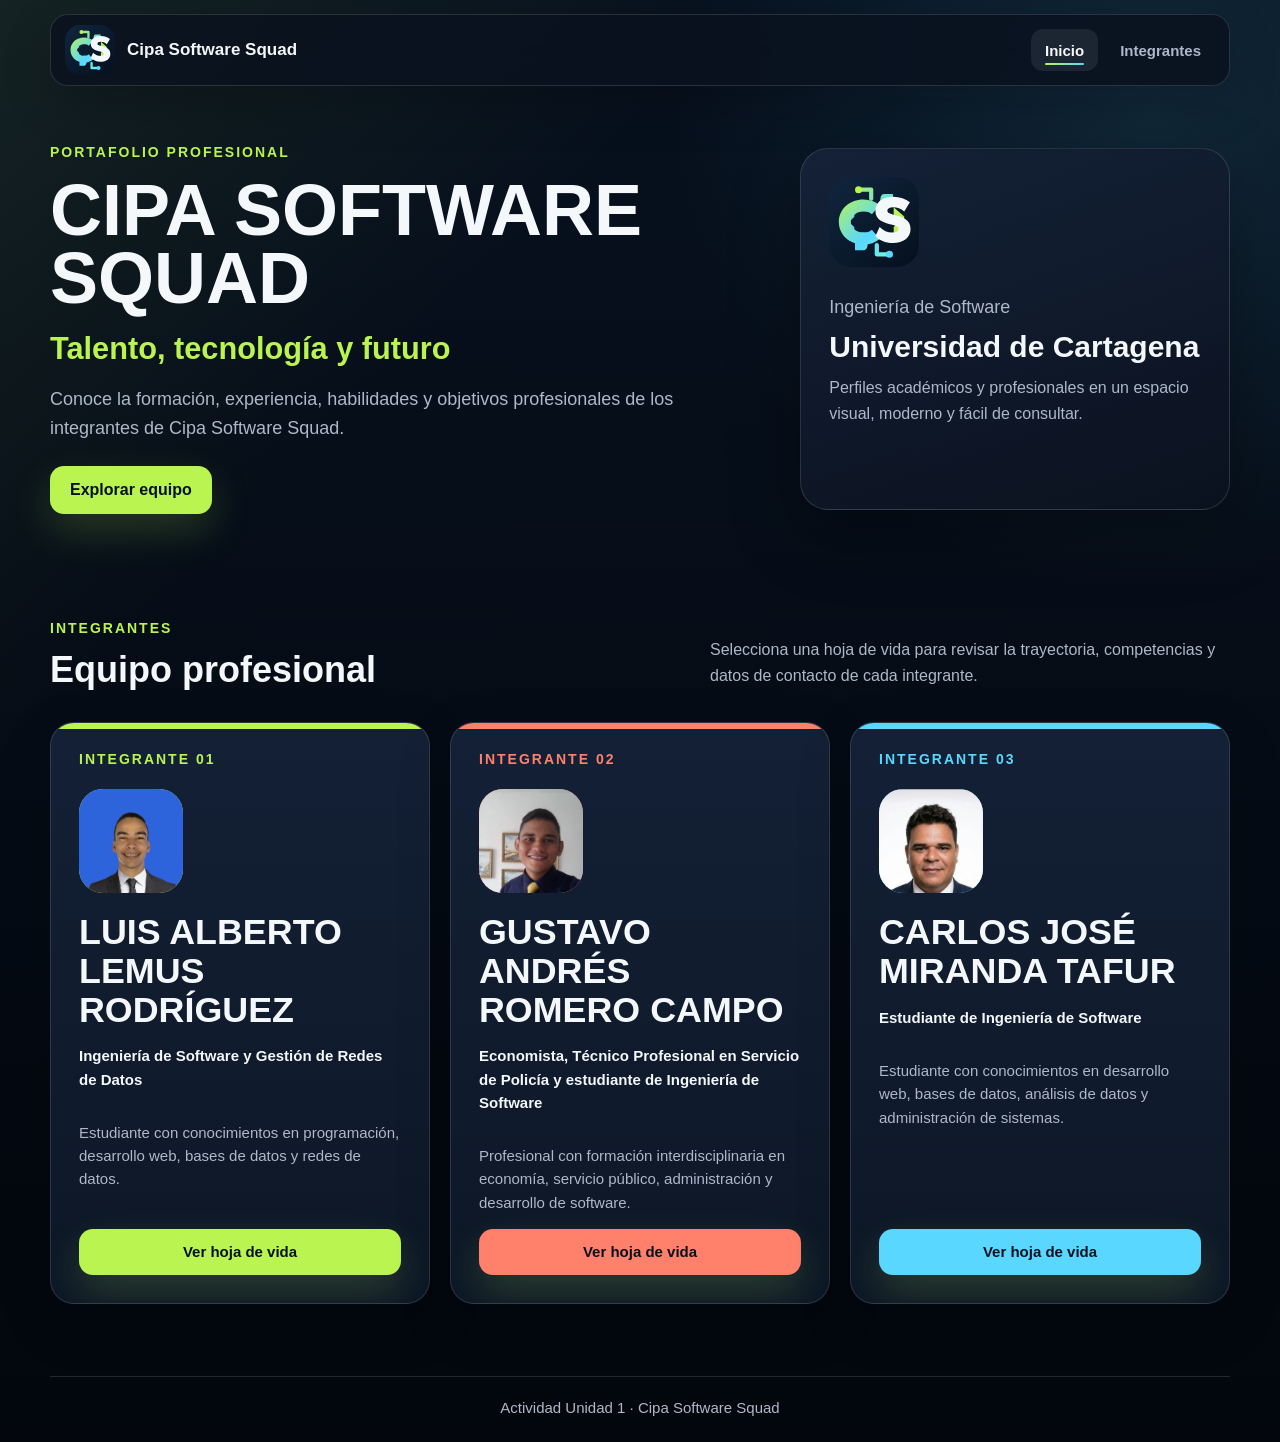
==== commit dd1202c2: "Add files via upload" ====
--- a/index.html
+++ b/index.html
@@ -79,7 +79,6 @@
           <a class="boton-tarjeta" href="integrantes/integrante-3/">Ver hoja de vida</a>
         </article>
 
-    
       </div>
     </section>
   </main>
--- a/css/estilos.css
+++ b/css/estilos.css
@@ -350,7 +350,7 @@
 
 .rejilla {
   display: grid;
-  grid-template-columns: repeat(2, minmax(0, 1fr));
+  grid-template-columns: repeat(3, minmax(0, 1fr));
   gap: 20px;
 }
 
@@ -486,11 +486,12 @@
 }
 
 .nav-secciones {
-  position: sticky;
-  top: 96px;
-  z-index: 15;
+  position: relative;
+  z-index: 1;
+  width: min(1180px, calc(100% - 40px));
   margin: 10px 0 24px;
-  padding: 10px;
+  margin-inline: auto;
+  padding: 8px 10px;
   display: flex;
   gap: 8px;
   overflow-x: auto;
@@ -500,14 +501,14 @@
   backdrop-filter: blur(16px);
 }
 .nav-secciones a {
-  min-height: 42px;
-  padding: 10px 14px;
+  min-height: 40px;
+  padding: 9px 12px;
   display: inline-flex;
   align-items: center;
   white-space: nowrap;
   color: var(--muted);
   border-radius: 12px;
-  font-size: 15px;
+  font-size: 14px;
   font-weight: 800;
 }
 .nav-secciones a:hover,
@@ -734,7 +735,6 @@
   .perfil-hero { grid-template-columns: 1fr; min-height: auto; }
   .hero-panel { min-height: 280px; }
   .foto { width: min(340px, 88%); }
-  .rejilla,
   .secciones { grid-template-columns: 1fr; }
   .navegacion-perfiles { grid-template-columns: 1fr; }
   .boton-nav,
@@ -774,7 +774,11 @@
     justify-content: center;
     font-size: 16px;
   }
-  .nav-secciones { width: 100%; overflow-x: auto; }
+  .rejilla { grid-template-columns: 1fr; }
+  .nav-secciones {
+    width: 100%;
+    overflow-x: auto;
+  }
   .hero { padding-top: 52px; }
   h1 { font-size: clamp(38px, 12vw, 54px); }
   .perfil-info h1 { font-size: clamp(34px, 11vw, 52px); }
@@ -793,7 +797,10 @@
   .contacto span { max-width: 100%; }
   .acciones-contacto { flex-direction: column; }
   .boton { width: 100%; }
-  .nav-secciones { top: 10px; }
+}
+
+@media (max-width: 1100px) and (min-width: 621px) {
+  .rejilla { grid-template-columns: repeat(2, minmax(0, 1fr)); }
 }
 
 @media (prefers-reduced-motion: reduce) {
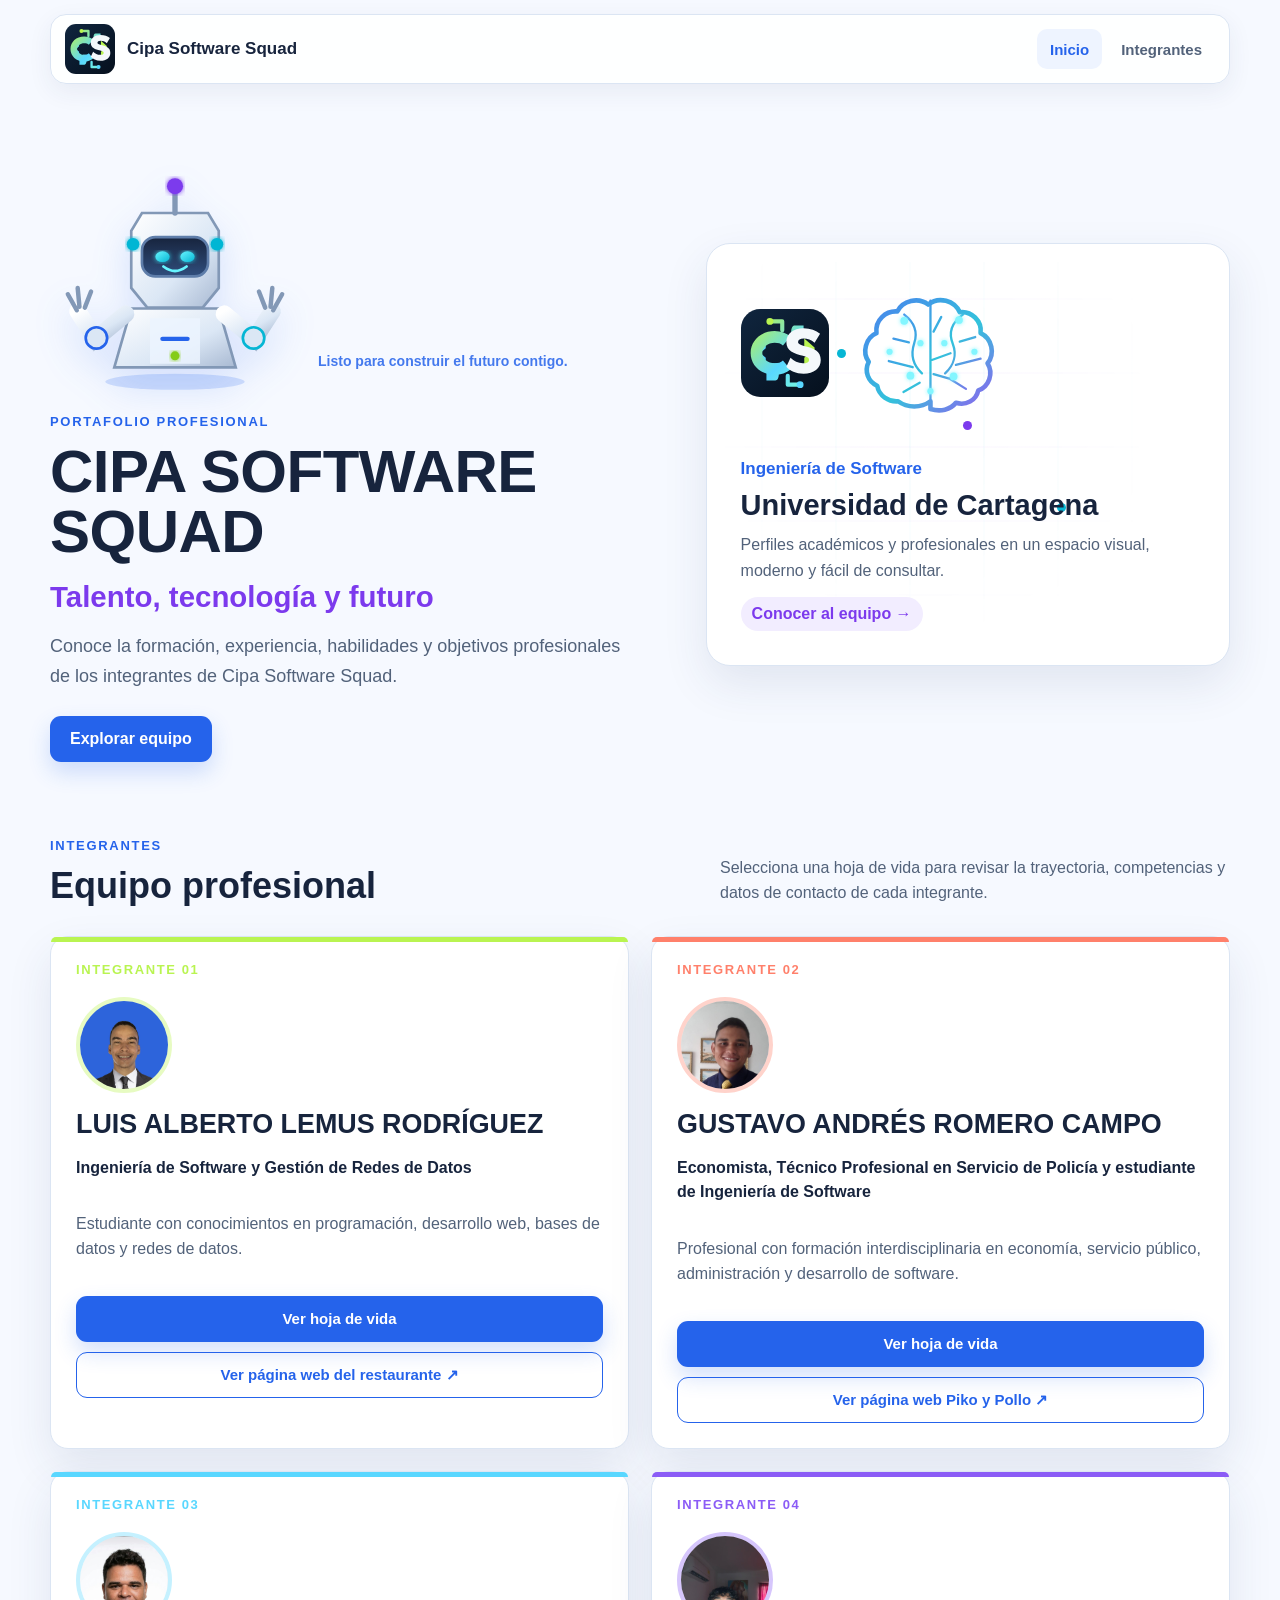
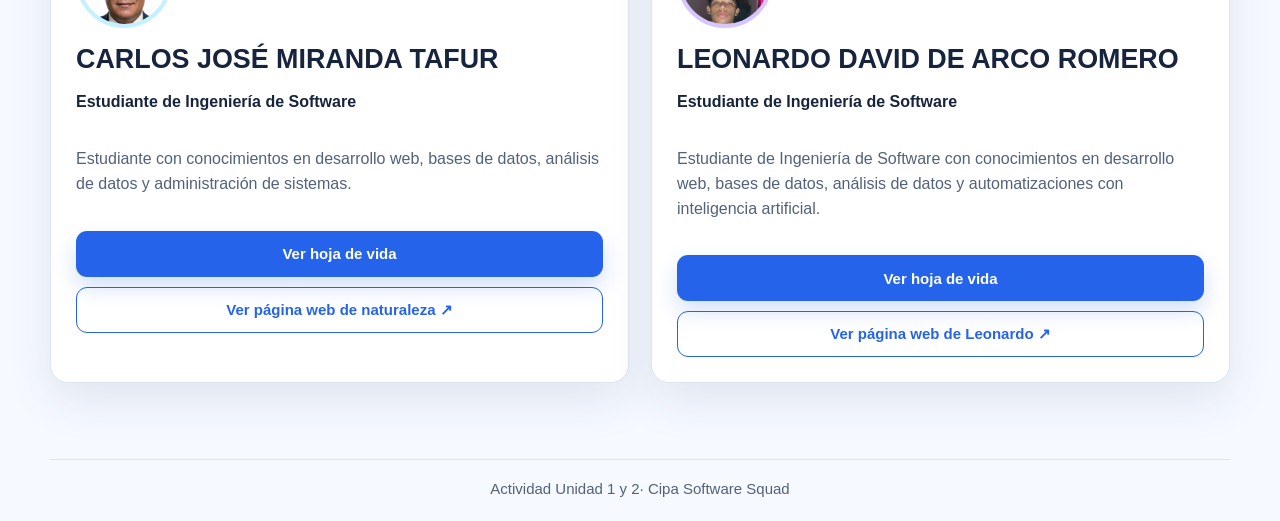
==== commit 1b7dc2d5: "Add files via upload" ====
--- a/index.html
+++ b/index.html
@@ -7,6 +7,8 @@
   <title>Cipa Software Squad | Hojas de vida</title>
   <link rel="icon" type="image/svg+xml" href="imagenes/logo-cipa-software-squad.svg">
   <link rel="stylesheet" href="css/estilos.css">
+  <style>.rejilla{grid-template-columns:repeat(2,minmax(0,1fr))}.avatar-iniciales{color:#fff!important;background:linear-gradient(135deg,#8b5cf6,#2563eb)!important;font-size:30px;font-weight:900}@media(max-width:620px){.rejilla{grid-template-columns:1fr}}</style>
+  <style>.hero-panel-visual{display:flex;align-items:center;gap:18px;min-height:150px}.cerebro-presentacion{position:relative;inset:auto;width:170px;height:150px}.robot-boton img{animation:robot-flotar 4.8s ease-in-out infinite}.cerebro-presentacion img{animation:cerebro-pulso 4.2s ease-in-out infinite}@media(max-width:620px){.robot-stage{min-height:180px;align-items:center;gap:8px}.robot-boton{width:175px;height:175px}.robot-mensaje{max-width:150px;margin-bottom:0;font-size:12px}.hero-panel-visual{gap:10px;min-height:120px}.cerebro-presentacion{width:125px;height:110px}.hero-panel{min-height:340px}.hero-panel-texto{padding-top:22px}.robot-boton img{animation:robot-flotar 4.8s ease-in-out infinite}}@media(prefers-reduced-motion:reduce){.robot-boton img,.cerebro-presentacion img{animation:none!important}}</style>
 </head>
 <body>
   <header class="encabezado">
@@ -23,6 +25,12 @@
   <main class="contenedor">
     <section class="hero hero-equipo" id="inicio">
       <div class="hero-contenido revelar">
+        <div class="robot-stage">
+          <button class="robot-boton" type="button" aria-label="Saludar con el robot" aria-describedby="robot-mensaje">
+            <img src="imagenes/robot-cipa.svg" alt="Robot futurista amigable de Cipa Software Squad">
+          </button>
+          <p class="robot-mensaje" id="robot-mensaje" role="status" aria-live="polite">Listo para construir el futuro contigo.</p>
+        </div>
         <p class="sobrelinea">Portafolio profesional</p>
         <h1>CIPA SOFTWARE SQUAD</h1>
         <p class="subtitulo">Talento, tecnología y futuro</p>
@@ -32,7 +40,10 @@
         <a class="boton boton-principal" href="#equipo">Explorar equipo</a>
       </div>
       <a class="hero-panel revelar" id="universidad" href="#equipo" aria-label="Conocer integrantes de Cipa Software Squad">
-        <img class="logo-presentacion" src="imagenes/logo-cipa-software-squad.svg" alt="Logo de Cipa Software Squad">
+        <div class="hero-panel-visual">
+          <img class="logo-presentacion" src="imagenes/logo-cipa-software-squad.svg" alt="Logo de Cipa Software Squad">
+          <div class="cerebro-presentacion" aria-hidden="true"><img src="imagenes/cerebro-digital.svg" alt=""></div>
+        </div>
         <div class="hero-panel-texto">
           <p>Ingeniería de Software</p>
           <strong>Universidad de Cartagena</strong>
@@ -58,7 +69,10 @@
           <h3>LUIS ALBERTO LEMUS RODRÍGUEZ</h3>
           <p class="formacion">Ingeniería de Software y Gestión de Redes de Datos</p>
           <p>Estudiante con conocimientos en programación, desarrollo web, bases de datos y redes de datos.</p>
-          <a class="boton-tarjeta" href="integrante-1.html">Ver hoja de vida</a>
+          <div class="tarjeta-acciones">
+            <a class="boton-tarjeta" href="integrante-1.html">Ver hoja de vida</a>
+            <a class="boton-tarjeta boton-web" href="https://luis1719.github.io/brasa-restaurante/" target="_blank" rel="noopener noreferrer">Ver página web del restaurante ↗</a>
+          </div>
         </article>
 
         <article class="tarjeta revelar" style="--color:#ff806b">
@@ -67,7 +81,10 @@
           <h3>GUSTAVO ANDRÉS ROMERO CAMPO</h3>
           <p class="formacion">Economista, Técnico Profesional en Servicio de Policía y estudiante de Ingeniería de Software</p>
           <p>Profesional con formación interdisciplinaria en economía, servicio público, administración y desarrollo de software.</p>
-          <a class="boton-tarjeta" href="integrante-2.html">Ver hoja de vida</a>
+          <div class="tarjeta-acciones">
+            <a class="boton-tarjeta" href="integrante-2.html">Ver hoja de vida</a>
+            <a class="boton-tarjeta boton-web" href="https://tavooromero.github.io/piko-y-pollo/" target="_blank" rel="noopener noreferrer">Ver página web Piko y Pollo ↗</a>
+          </div>
         </article>
 
         <article class="tarjeta revelar" style="--color:#59d7ff">
@@ -76,14 +93,29 @@
           <h3>CARLOS JOSÉ MIRANDA TAFUR</h3>
           <p class="formacion">Estudiante de Ingeniería de Software</p>
           <p>Estudiante con conocimientos en desarrollo web, bases de datos, análisis de datos y administración de sistemas.</p>
-          <a class="boton-tarjeta" href="integrantes/integrante-3/">Ver hoja de vida</a>
+          <div class="tarjeta-acciones">
+            <a class="boton-tarjeta" href="integrantes/integrante-3/">Ver hoja de vida</a>
+            <a class="boton-tarjeta boton-web" href="https://cmirandat-oss.github.io/pagina-naturaleza/" target="_blank" rel="noopener noreferrer">Ver página web de naturaleza ↗</a>
+          </div>
+        </article>
+
+        <article class="tarjeta revelar" style="--color:#8b5cf6">
+          <span class="numero">Integrante 04</span>
+          <div class="avatar"><img src="imagenes/WhatsApp Image 2026-09-12 at 19.11.04.jpeg" alt="Fotografía de Leonardo David de Arco Romero"></div>
+          <h3>LEONARDO DAVID DE ARCO ROMERO</h3>
+          <p class="formacion">Estudiante de Ingeniería de Software</p>
+          <p>Estudiante de Ingeniería de Software con conocimientos en desarrollo web, bases de datos, análisis de datos y automatizaciones con inteligencia artificial.</p>
+          <div class="tarjeta-acciones">
+            <a class="boton-tarjeta" href="integrante-4.html">Ver hoja de vida</a>
+            <a class="boton-tarjeta boton-web" href="https://leonardodearco.netlify.app/" target="_blank" rel="noopener noreferrer">Ver página web de Leonardo ↗</a>
+          </div>
         </article>
 
       </div>
     </section>
   </main>
 
-  <footer class="pie">Actividad Unidad 1 · Cipa Software Squad</footer>
+  <footer class="pie">Actividad Unidad 1 y 2· Cipa Software Squad</footer>
   <script src="js/interacciones.js"></script>
 </body>
 </html>
--- a/css/estilos.css
+++ b/css/estilos.css
@@ -1,815 +1,20 @@
-:root {
-  --fondo: #07111f;
-  --fondo-profundo: #03070d;
-  --panel: #101a2a;
-  --panel-2: #152238;
-  --texto: #f4f8fb;
-  --muted: #aeb8c8;
-  --linea: rgba(255, 255, 255, .13);
-  --verde: #b9f451;
-  --sombra: 0 24px 70px rgba(0, 0, 0, .32);
-}
-
-* { box-sizing: border-box; }
-html { scroll-behavior: smooth; scroll-padding-top: 84px; }
-body {
-  margin: 0;
-  color: var(--texto);
-  background:
-    linear-gradient(135deg, rgba(185, 244, 81, .08), transparent 34rem),
-    radial-gradient(circle at 90% 8%, rgba(89, 215, 255, .12), transparent 30rem),
-    linear-gradient(180deg, var(--fondo), var(--fondo-profundo));
-  font-family: "Segoe UI", Arial, Helvetica, sans-serif;
-  font-size: 16px;
-}
-body.menu-abierto { overflow: hidden; }
-
-a { color: inherit; text-decoration: none; }
-button { font: inherit; }
-img { max-width: 100%; }
-
-.encabezado {
-  position: relative;
-  z-index: 20;
-  width: min(1180px, calc(100% - 40px));
-  margin: 14px auto 0;
-  padding: 10px 14px;
-  display: flex;
-  align-items: center;
-  justify-content: space-between;
-  gap: 20px;
-  background: rgba(10, 18, 31, .86);
-  border: 1px solid var(--linea);
-  border-radius: 18px;
-  backdrop-filter: blur(18px);
-  box-shadow: 0 18px 50px rgba(0, 0, 0, .2);
-}
-
-.marca {
-  min-height: 48px;
-  display: flex;
-  align-items: center;
-  gap: 12px;
-  font-size: 17px;
-  font-weight: 800;
-  border-radius: 16px;
-  transition: color .22s ease, transform .22s ease, filter .22s ease;
-}
-
-.marca img {
-  width: 50px;
-  height: 50px;
-  flex: 0 0 auto;
-  display: block;
-  object-fit: contain;
-  border-radius: 15px;
-  transition: transform .24s ease, filter .24s ease;
-}
-.marca:hover,
-.marca:focus-visible {
-  color: var(--verde);
-  outline: none;
-  transform: rotate(-1deg);
-}
-.marca:hover img,
-.marca:focus-visible img {
-  transform: scale(1.08);
-  filter: drop-shadow(0 0 12px rgba(185, 244, 81, .42)) drop-shadow(0 0 18px rgba(89, 215, 255, .26));
-}
-
-.boton-menu {
-  width: 48px;
-  height: 48px;
-  display: none;
-  place-items: center;
-  padding: 0;
-  color: var(--texto);
-  background: rgba(255, 255, 255, .07);
-  border: 1px solid var(--linea);
-  border-radius: 14px;
-  cursor: pointer;
-}
-.boton-menu span {
-  grid-area: 1 / 1;
-  width: 22px;
-  height: 2px;
-  background: currentColor;
-  border-radius: 999px;
-  transition: transform .22s ease, opacity .22s ease;
-}
-.boton-menu span:nth-child(1) { transform: translateY(-7px); }
-.boton-menu span:nth-child(3) { transform: translateY(7px); }
-.boton-menu[aria-expanded="true"] span:nth-child(1) { transform: rotate(45deg); }
-.boton-menu[aria-expanded="true"] span:nth-child(2) { opacity: 0; }
-.boton-menu[aria-expanded="true"] span:nth-child(3) { transform: rotate(-45deg); }
-.boton-menu:focus-visible { outline: 3px solid rgba(89, 215, 255, .75); outline-offset: 3px; }
-
-.menu { display: flex; flex-wrap: wrap; gap: 8px; align-items: center; }
-.menu a {
-  position: relative;
-  min-height: 42px;
-  padding: 10px 14px;
-  display: inline-flex;
-  align-items: center;
-  color: var(--muted);
-  border-radius: 12px;
-  font-size: 15px;
-  font-weight: 700;
-  transition: color .22s ease, background .22s ease;
-}
-.menu a:hover,
-.menu a.activo { color: var(--texto); background: rgba(255, 255, 255, .08); }
-.menu a::after {
-  content: "";
-  position: absolute;
-  left: 14px;
-  right: 14px;
-  bottom: 6px;
-  height: 2px;
-  border-radius: 999px;
-  background: linear-gradient(90deg, var(--verde), #59d7ff);
-  transform: scaleX(0);
-  transform-origin: left;
-  transition: transform .22s ease;
-}
-.menu a:hover::after,
-.menu a.activo::after { transform: scaleX(1); }
-.menu a:focus-visible { outline: 3px solid rgba(89, 215, 255, .75); outline-offset: 3px; }
-.menu a.descarga {
-  color: #07111f;
-  background: var(--verde);
-  box-shadow: 0 12px 28px rgba(185, 244, 81, .16);
-}
-.menu a.descarga::after { display: none; }
-
-.contenedor {
-  width: min(1180px, calc(100% - 40px));
-  margin-inline: auto;
-}
-
-.hero {
-  min-height: auto;
-  display: grid;
-  grid-template-columns: minmax(0, 1.25fr) minmax(320px, .75fr);
-  align-items: center;
-  gap: 34px;
-  padding: 58px 0 46px;
-}
-
-.hero-contenido { max-width: 760px; }
-.sobrelinea {
-  margin: 0 0 16px;
-  color: var(--color, var(--verde));
-  font-size: 14px;
-  font-weight: 800;
-  letter-spacing: 2px;
-  text-transform: uppercase;
-}
-
-h1, h2, h3, p { overflow-wrap: anywhere; }
-h1 {
-  margin: 0;
-  font-size: clamp(46px, 6vw, 72px);
-  line-height: .95;
-  letter-spacing: 0;
-}
-
-.subtitulo {
-  margin: 18px 0 0;
-  color: var(--verde);
-  font-size: clamp(22px, 2.4vw, 34px);
-  font-weight: 800;
-}
-
-.intro {
-  max-width: 680px;
-  margin: 18px 0 24px;
-  color: var(--muted);
-  font-size: clamp(16px, 1.6vw, 18px);
-  line-height: 1.6;
-}
-
-.boton,
-.boton-tarjeta,
-.boton-nav {
-  min-height: 48px;
-  display: inline-flex;
-  align-items: center;
-  justify-content: center;
-  gap: 8px;
-  border: 0;
-  border-radius: 14px;
-  cursor: pointer;
-  font-weight: 800;
-  transition: transform .22s ease, box-shadow .22s ease, background .22s ease, border-color .22s ease;
-}
-
-.boton-principal,
-.boton-tarjeta {
-  color: #07111f;
-  background: var(--color, var(--verde));
-  box-shadow: 0 16px 40px rgba(185, 244, 81, .18);
-}
-
-.boton { padding: 13px 20px; font-size: 16px; }
-.boton-secundario {
-  color: var(--texto);
-  background: rgba(255, 255, 255, .07);
-  border: 1px solid var(--linea);
-}
-
-.boton.deshabilitado {
-  cursor: not-allowed;
-  opacity: .58;
-  box-shadow: none;
-}
-
-.boton:hover,
-.boton-tarjeta:hover,
-.boton-nav:hover { transform: translateY(-2px); box-shadow: 0 18px 42px rgba(0, 0, 0, .25); }
-
-.boton.deshabilitado:hover { transform: none; box-shadow: none; }
-
-.hero-panel {
-  position: relative;
-  min-height: 340px;
-  padding: 28px;
-  display: flex;
-  flex-direction: column;
-  justify-content: space-between;
-  gap: 30px;
-  overflow: hidden;
-  background: linear-gradient(160deg, rgba(21, 34, 56, .94), rgba(11, 18, 31, .98));
-  border: 1px solid var(--linea);
-  border-radius: 28px;
-  box-shadow: var(--sombra);
-  transition: transform .28s ease, box-shadow .28s ease, border-color .28s ease;
-}
-.hero-panel::before {
-  content: "";
-  position: absolute;
-  inset: -1px;
-  padding: 1px;
-  border-radius: inherit;
-  background: linear-gradient(135deg, var(--verde), #59d7ff);
-  opacity: 0;
-  pointer-events: none;
-  -webkit-mask: linear-gradient(#000 0 0) content-box, linear-gradient(#000 0 0);
-  -webkit-mask-composite: xor;
-  mask-composite: exclude;
-  transition: opacity .25s ease;
-}
-.hero-panel::after {
-  content: "";
-  position: absolute;
-  left: var(--brillo-x, 50%);
-  top: var(--brillo-y, 30%);
-  width: 190px;
-  height: 190px;
-  background: radial-gradient(circle, rgba(89, 215, 255, .22), rgba(185, 244, 81, .09), transparent 68%);
-  transform: translate(-50%, -50%);
-  opacity: 0;
-  pointer-events: none;
-  transition: opacity .2s ease;
-}
-.hero-panel:hover,
-.hero-panel:focus-visible {
-  transform: translateY(-8px);
-  border-color: rgba(89, 215, 255, .45);
-  box-shadow: 0 34px 86px rgba(0, 0, 0, .38);
-  outline: none;
-}
-.hero-panel:hover::before,
-.hero-panel:focus-visible::before,
-.hero-panel:hover::after,
-.hero-panel:focus-visible::after { opacity: 1; }
-.hero-panel:active { transform: translateY(-2px) scale(.985); }
-.hero-panel > * { position: relative; z-index: 1; }
-.hero-panel:hover .logo-presentacion,
-.hero-panel:focus-visible .logo-presentacion {
-  transform: scale(1.08);
-  filter: drop-shadow(0 0 12px rgba(185, 244, 81, .35)) drop-shadow(0 0 18px rgba(89, 215, 255, .25));
-}
-.hero-panel:hover strong,
-.hero-panel:focus-visible strong { color: var(--verde); }
-.hero-panel em {
-  width: fit-content;
-  margin-top: 4px;
-  padding: 10px 13px;
-  color: #07111f;
-  background: linear-gradient(90deg, var(--verde), #59d7ff);
-  border-radius: 999px;
-  font-style: normal;
-  font-weight: 900;
-  opacity: 0;
-  transform: translateY(8px);
-  transition: opacity .22s ease, transform .22s ease;
-}
-.hero-panel:hover em,
-.hero-panel:focus-visible em {
-  opacity: 1;
-  transform: translateY(0);
-}
-
-.logo-presentacion {
-  width: clamp(78px, 7vw, 92px);
-  height: clamp(78px, 7vw, 92px);
-  display: block;
-  object-fit: contain;
-  border-radius: 22px;
-  transition: transform .24s ease, filter .24s ease;
-}
-
-.hero-panel-texto { display: grid; gap: 12px; }
-.hero-panel p { margin: 0; color: var(--muted); font-size: 18px; }
-.hero-panel strong { font-size: 30px; line-height: 1.1; transition: color .22s ease; }
-.hero-panel span { color: var(--muted); line-height: 1.65; }
-
-.equipo { padding: 60px 0 72px; }
-.titulo-seccion {
-  margin-bottom: 34px;
-  display: flex;
-  align-items: end;
-  justify-content: space-between;
-  gap: 28px;
-}
-.titulo-seccion h2,
-.panel h2 {
-  margin: 0;
-  font-size: clamp(28px, 3.3vw, 36px);
-  line-height: 1;
-  letter-spacing: 0;
-}
-.titulo-seccion > p {
-  max-width: 520px;
-  margin: 0;
-  color: var(--muted);
-  font-size: 16px;
-  line-height: 1.6;
-}
-
-.rejilla {
-  display: grid;
-  grid-template-columns: repeat(3, minmax(0, 1fr));
-  gap: 20px;
-}
-
-.tarjeta {
-  --color: var(--verde);
-  position: relative;
-  min-height: 425px;
-  padding: 28px;
-  display: flex;
-  flex-direction: column;
-  overflow: hidden;
-  background: linear-gradient(180deg, rgba(21, 34, 56, .94), rgba(13, 23, 39, .98));
-  border: 1px solid var(--linea);
-  border-radius: 24px;
-  box-shadow: 0 18px 54px rgba(0, 0, 0, .18);
-  transition: transform .28s ease, border-color .28s ease, box-shadow .28s ease;
-}
-.tarjeta:hover {
-  transform: translateY(-8px);
-  border-color: color-mix(in srgb, var(--color) 70%, white 10%);
-  box-shadow: 0 28px 70px rgba(0, 0, 0, .3);
-}
-.tarjeta::before {
-  content: "";
-  position: absolute;
-  inset: 0 0 auto;
-  height: 6px;
-  background: var(--color);
-}
-.numero {
-  color: var(--color);
-  font-size: 14px;
-  font-weight: 800;
-  letter-spacing: 2px;
-  text-transform: uppercase;
-}
-.avatar {
-  width: 104px;
-  height: 104px;
-  margin: 22px 0 20px;
-  display: grid;
-  place-items: center;
-  flex: 0 0 auto;
-  color: #07111f;
-  background: var(--color);
-  border-radius: 24px;
-  font-size: 32px;
-  font-weight: 900;
-  overflow: hidden;
-}
-.avatar img { width: 100%; height: 100%; object-fit: cover; object-position: center top; }
-.tarjeta h3 { margin: 0; font-size: clamp(30px, 2.8vw, 38px); line-height: 1.08; }
-.tarjeta p { color: var(--muted); font-size: 15px; line-height: 1.55; }
-.tarjeta .formacion { color: var(--texto); font-weight: 800; }
-.boton-tarjeta {
-  width: 100%;
-  margin-top: auto;
-  min-height: 46px;
-  padding: 12px 16px;
-  font-size: 15px;
-}
-
-.perfil-hero {
-  min-height: auto;
-  display: grid;
-  grid-template-columns: minmax(260px, 340px) minmax(0, 1fr);
-  align-items: center;
-  gap: 46px;
-  padding: 52px 0 34px;
-}
-.foto {
-  max-width: 360px;
-  margin: 0;
-  padding: 12px;
-  background: var(--panel);
-  border: 1px solid var(--linea);
-  border-radius: 30px;
-  box-shadow: 18px 18px 0 color-mix(in srgb, var(--color) 72%, transparent);
-}
-.foto img {
-  width: 100%;
-  aspect-ratio: 4 / 5;
-  display: block;
-  object-fit: cover;
-  object-position: center top;
-  border-radius: 22px;
-}
-.volver {
-  margin-bottom: 24px;
-  display: inline-flex;
-  color: var(--muted);
-  font-size: 15px;
-  font-weight: 800;
-}
-.perfil-info h1 { font-size: clamp(42px, 5vw, 68px); }
-.cargo {
-  margin: 18px 0;
-  color: var(--color);
-  font-size: clamp(18px, 1.8vw, 23px);
-  font-weight: 800;
-  line-height: 1.35;
-}
-.frase-perfil {
-  margin: -6px 0 18px;
-  color: var(--muted);
-  font-size: 17px;
-  font-weight: 800;
-}
-.contacto,
-.datos-rapidos {
-  display: flex;
-  flex-wrap: wrap;
-  gap: 10px;
-  margin-top: 18px;
-}
-.contacto span,
-.contacto a,
-.datos-rapidos span {
-  min-height: 42px;
-  padding: 10px 13px;
-  display: inline-flex;
-  align-items: center;
-  color: var(--muted);
-  border: 1px solid var(--linea);
-  border-radius: 999px;
-  font-size: 15px;
-}
-.acciones-contacto {
-  display: flex;
-  flex-wrap: wrap;
-  gap: 12px;
-  margin-top: 26px;
-}
-
-.nav-secciones {
-  position: relative;
-  z-index: 1;
-  width: min(1180px, calc(100% - 40px));
-  margin: 10px 0 24px;
-  margin-inline: auto;
-  padding: 8px 10px;
-  display: flex;
-  gap: 8px;
-  overflow-x: auto;
-  background: rgba(10, 18, 31, .88);
-  border: 1px solid var(--linea);
-  border-radius: 18px;
-  backdrop-filter: blur(16px);
-}
-.nav-secciones a {
-  min-height: 40px;
-  padding: 9px 12px;
-  display: inline-flex;
-  align-items: center;
-  white-space: nowrap;
-  color: var(--muted);
-  border-radius: 12px;
-  font-size: 14px;
-  font-weight: 800;
-}
-.nav-secciones a:hover,
-.nav-secciones a.activo {
-  color: #07111f;
-  background: var(--color);
-}
-
-.secciones {
-  display: grid;
-  grid-template-columns: repeat(2, minmax(0, 1fr));
-  gap: 20px;
-  padding-bottom: 68px;
-}
-.panel {
-  min-height: 260px;
-  padding: 28px;
-  background: rgba(16, 26, 42, .94);
-  border: 1px solid var(--linea);
-  border-radius: 22px;
-  box-shadow: 0 18px 50px rgba(0, 0, 0, .14);
-}
-.panel-ancho { grid-column: 1 / -1; }
-.panel h2 { margin-bottom: 24px; }
-.panel h3 {
-  margin: 22px 0 8px;
-  color: var(--texto);
-  font-size: 21px;
-}
-.panel p,
-.panel li {
-  color: var(--muted);
-  font-size: 16px;
-  line-height: 1.72;
-}
-.panel ul { padding-left: 20px; }
-.panel hr {
-  margin: 26px 0;
-  border: 0;
-  border-top: 1px solid var(--linea);
-}
-
-.lista-tecnica {
-  display: grid;
-  grid-template-columns: repeat(2, minmax(0, 1fr));
-  gap: 12px;
-  padding: 0;
-  list-style: none;
-}
-.lista-tecnica li {
-  padding: 14px;
-  display: flex;
-  align-items: center;
-  justify-content: space-between;
-  gap: 14px;
-  background: rgba(255, 255, 255, .045);
-  border: 1px solid var(--linea);
-  border-radius: 14px;
-}
-.lista-tecnica li span { color: var(--texto); font-weight: 800; }
-.lista-tecnica small {
-  padding: 6px 9px;
-  white-space: nowrap;
-  color: #07111f;
-  background: var(--color);
-  border-radius: 999px;
-  font-size: 12px;
-  font-weight: 900;
-}
-
-.lista-personal {
-  display: flex;
-  flex-wrap: wrap;
-  gap: 10px;
-  padding: 0;
-  list-style: none;
-}
-.lista-personal li {
-  padding: 11px 14px;
-  color: var(--texto);
-  background: rgba(255, 255, 255, .06);
-  border: 1px solid var(--linea);
-  border-radius: 999px;
-  font-weight: 700;
-}
-
-.grupo-desplegable {
-  margin-top: 14px;
-  background: rgba(255, 255, 255, .045);
-  border: 1px solid var(--linea);
-  border-radius: 16px;
-  overflow: hidden;
-}
-.grupo-desplegable summary {
-  min-height: 54px;
-  padding: 16px 18px;
-  color: var(--texto);
-  cursor: pointer;
-  font-size: 18px;
-  font-weight: 900;
-}
-.grupo-desplegable ul {
-  margin: 0;
-  padding: 0 24px 20px 38px;
-}
-
-.grupos-habilidades {
-  display: grid;
-  grid-template-columns: repeat(2, minmax(0, 1fr));
-  gap: 16px;
-}
-.grupos-habilidades section {
-  padding: 20px;
-  background: rgba(255, 255, 255, .045);
-  border: 1px solid var(--linea);
-  border-radius: 16px;
-}
-.grupos-habilidades h3 { margin-top: 0; color: var(--color); }
-.grupos-habilidades ul { margin: 0; padding-left: 18px; }
-.grupos-habilidades.una-columna { grid-template-columns: 1fr; }
-.disponibilidad {
-  margin-top: 18px;
-  padding: 18px;
-  color: #07111f !important;
-  background: var(--color);
-  border-radius: 16px;
-}
-.disponibilidad strong { color: #07111f; }
-
-.pie {
-  width: min(1180px, calc(100% - 40px));
-  margin: 0 auto 26px;
-  padding-top: 22px;
-  color: var(--muted);
-  border-top: 1px solid var(--linea);
-  font-size: 15px;
-  text-align: center;
-}
-.navegacion-perfiles {
-  display: grid;
-  grid-template-columns: 1fr auto 1fr;
-  gap: 12px;
-  text-align: initial;
-}
-.boton-nav {
-  min-height: 58px;
-  padding: 13px 18px;
-  color: var(--texto);
-  background: rgba(255, 255, 255, .06);
-  border: 1px solid var(--linea);
-}
-.boton-nav span {
-  color: var(--muted);
-  font-size: 14px;
-  font-weight: 700;
-}
-.boton-nav:last-child { text-align: right; }
-.boton-equipo {
-  color: #07111f;
-  background: var(--verde);
-  border-color: var(--verde);
-}
-
-.volver-arriba {
-  position: fixed;
-  right: 22px;
-  bottom: 22px;
-  z-index: 30;
-  width: 52px;
-  height: 52px;
-  display: grid;
-  place-items: center;
-  color: #07111f;
-  background: var(--verde);
-  border: 0;
-  border-radius: 16px;
-  box-shadow: 0 18px 42px rgba(0, 0, 0, .3);
-  cursor: pointer;
-  opacity: 0;
-  pointer-events: none;
-  transform: translateY(14px);
-  transition: opacity .25s ease, transform .25s ease;
-  font-size: 24px;
-  font-weight: 900;
-}
-.volver-arriba.visible {
-  opacity: 1;
-  pointer-events: auto;
-  transform: translateY(0);
-}
-.toast {
-  position: fixed;
-  left: 50%;
-  bottom: 28px;
-  z-index: 40;
-  padding: 12px 16px;
-  color: #07111f;
-  background: var(--verde);
-  border-radius: 999px;
-  box-shadow: 0 18px 42px rgba(0, 0, 0, .3);
-  font-weight: 900;
-  opacity: 0;
-  pointer-events: none;
-  transform: translate(-50%, 12px);
-  transition: opacity .2s ease, transform .2s ease;
-}
-.toast.visible {
-  opacity: 1;
-  transform: translate(-50%, 0);
-}
-
-.revelar {
-  opacity: 0;
-  transform: translateY(22px);
-}
-.revelar.visible {
-  opacity: 1;
-  transform: translateY(0);
-  transition: opacity .6s ease, transform .6s ease;
-}
-
-@media (max-width: 940px) {
-  .hero,
-  .perfil-hero { grid-template-columns: 1fr; min-height: auto; }
-  .hero-panel { min-height: 280px; }
-  .foto { width: min(340px, 88%); }
-  .secciones { grid-template-columns: 1fr; }
-  .navegacion-perfiles { grid-template-columns: 1fr; }
-  .boton-nav,
-  .boton-nav:last-child { justify-content: center; text-align: center; }
-}
-
-@media (max-width: 620px) {
-  .encabezado,
-  .contenedor,
-  .pie { width: calc(100% - 24px); }
-  .encabezado {
-    align-items: center;
-    flex-direction: row;
-    flex-wrap: wrap;
-  }
-  .boton-menu { display: grid; margin-left: auto; }
-  .menu {
-    width: 100%;
-    max-height: 0;
-    padding: 0;
-    display: grid;
-    grid-template-columns: 1fr;
-    overflow: hidden;
-    opacity: 0;
-    pointer-events: none;
-    transition: max-height .26s ease, opacity .22s ease, padding .22s ease;
-  }
-  .encabezado.menu-visible .menu {
-    max-height: 330px;
-    padding-top: 10px;
-    opacity: 1;
-    pointer-events: auto;
-  }
-  .menu a {
-    width: 100%;
-    min-height: 52px;
-    justify-content: center;
-    font-size: 16px;
-  }
-  .rejilla { grid-template-columns: 1fr; }
-  .nav-secciones {
-    width: 100%;
-    overflow-x: auto;
-  }
-  .hero { padding-top: 52px; }
-  h1 { font-size: clamp(38px, 12vw, 54px); }
-  .perfil-info h1 { font-size: clamp(34px, 11vw, 52px); }
-  .titulo-seccion { align-items: flex-start; flex-direction: column; }
-  .tarjeta,
-  .panel { padding: 24px; }
-  .tarjeta { min-height: 400px; }
-  .avatar { width: 92px; height: 92px; margin: 18px 0 18px; }
-  .tarjeta h3 { font-size: clamp(25px, 8vw, 31px); }
-  .tarjeta p { font-size: 14px; }
-  .marca img { width: 48px; height: 48px; }
-  .lista-tecnica,
-  .grupos-habilidades { grid-template-columns: 1fr; }
-  .lista-tecnica li { align-items: flex-start; flex-direction: column; }
-  .contacto a,
-  .contacto span { max-width: 100%; }
-  .acciones-contacto { flex-direction: column; }
-  .boton { width: 100%; }
-}
-
-@media (max-width: 1100px) and (min-width: 621px) {
-  .rejilla { grid-template-columns: repeat(2, minmax(0, 1fr)); }
-}
-
-@media (prefers-reduced-motion: reduce) {
-  *,
-  *::before,
-  *::after {
-    animation-duration: .01ms !important;
-    animation-iteration-count: 1 !important;
-    scroll-behavior: auto !important;
-    transition-duration: .01ms !important;
-  }
-}
+ .rejilla{grid-template-columns:repeat(2,minmax(0,1fr))}.avatar-iniciales{color:#fff;background:linear-gradient(135deg,#8b5cf6,#2563eb);font-size:30px;font-weight:900}
+@media (prefers-reduced-motion:reduce){.robot-boton img,.cerebro-presentacion img{animation:none!important}}
+.robot-boton img{animation:robot-flotar 4.8s ease-in-out infinite}.cerebro-presentacion img{animation:cerebro-pulso 4.2s ease-in-out infinite}@keyframes robot-flotar{0%,100%{transform:translateY(0) translateX(var(--mirada-x,0))}50%{transform:translateY(-6px) translateX(var(--mirada-x,0))}}@keyframes cerebro-pulso{0%,100%{opacity:.7;transform:scale(.98) rotate(-1deg)}50%{opacity:1;transform:scale(1.02) rotate(2deg)}}
+.robot-boton img{transform:translateX(var(--mirada-x,0));transition:transform .18s ease}.pestaña-oculta .hero-panel:after,.pestaña-oculta .robot-boton img{animation-play-state:paused}@media (max-width:620px){.robot-stage{min-height:170px;align-items:center;gap:8px;margin-bottom:14px}.robot-boton{width:175px;height:175px}.robot-mensaje{max-width:150px;margin-bottom:0;font-size:12px}.cerebro-presentacion{right:12px;top:16px;width:125px;height:110px}.hero-panel{min-height:340px;padding:26px}.hero-panel .logo-presentacion{width:72px;height:72px}.hero-panel-texto{padding-top:22px}.robot-boton img{transform:none}}@media (prefers-reduced-motion:reduce){.robot-boton img,.robot-boton,.cerebro-presentacion{transition:none;animation:none!important}.pestaña-oculta .hero-panel:after,.pestaña-oculta .robot-boton img{animation-play-state:paused}}
+.robot-stage{min-height:238px;display:flex;align-items:flex-end;gap:18px;margin:0 0 18px}.robot-boton{width:250px;height:250px;padding:0;background:transparent;border:0;cursor:pointer;filter:drop-shadow(0 16px 18px rgba(37,99,235,.16));transition:filter .25s,transform .25s}.robot-boton:hover,.robot-boton:focus-visible{filter:drop-shadow(0 20px 24px rgba(37,99,235,.25));transform:translateY(-3px)}.robot-boton img{width:100%;height:100%;display:block;object-fit:contain}.robot-boton.saludando img{animation:robot-saludo .9s ease-in-out 2}.robot-mensaje{max-width:270px;min-height:25px;margin:0 0 18px;color:var(--azul);font-size:14px;font-weight:800;opacity:.85}.robot-mensaje.activo{color:var(--violeta)}.cerebro-presentacion{position:absolute;right:22px;top:22px;width:170px;height:150px;opacity:.82;pointer-events:none;transition:filter .3s,opacity .3s}.cerebro-presentacion img{width:100%;height:100%;display:block;object-fit:contain}.hero-panel:hover .cerebro-presentacion,.hero-panel:focus-visible .cerebro-presentacion{opacity:1;filter:drop-shadow(0 0 12px rgba(6,182,212,.38))}.hero-panel .logo-presentacion{position:relative;z-index:2}.hero-panel-texto{position:relative;z-index:2}.hero-panel-texto{padding-top:6px}@keyframes robot-saludo{0%,100%{transform:rotate(0)}35%{transform:rotate(-5deg) translateY(-4px)}65%{transform:rotate(5deg) translateY(-2px)}}
+:root{--fondo:#f6f9ff;--superficie:#fff;--texto:#17243d;--muted:#52627a;--azul:#2563eb;--cian:#06b6d4;--violeta:#7c3aed;--verde:#84cc16;--linea:#dbe5f3;--sombra:0 18px 45px rgba(37,61,105,.1)}
+*{box-sizing:border-box}html{scroll-behavior:smooth;scroll-padding-top:28px}body{margin:0;color:var(--texto);background:var(--fondo);font-family:"Trebuchet MS","Segoe UI",sans-serif;font-size:16px}body.menu-abierto{overflow:hidden}a{color:inherit;text-decoration:none}button{font:inherit}img{max-width:100%}h1,h2,h3,p{overflow-wrap:anywhere}
+.encabezado{position:relative;z-index:20;width:min(1180px,calc(100% - 40px));margin:14px auto 0;padding:9px 14px;display:flex;align-items:center;justify-content:space-between;gap:20px;background:rgba(255,255,255,.94);border:1px solid var(--linea);border-radius:16px;box-shadow:0 8px 24px rgba(37,61,105,.07)}.marca{min-height:48px;display:flex;align-items:center;gap:12px;color:var(--texto);font-size:17px;font-weight:800;border-radius:12px;transition:color .22s,transform .22s}.marca img{width:50px;height:50px;flex:0 0 auto;display:block;object-fit:contain}.marca:hover,.marca:focus-visible{color:var(--azul);outline:none;transform:translateY(-1px)}
+.boton-menu{width:46px;height:46px;display:none;place-items:center;padding:0;color:var(--texto);background:var(--superficie);border:1px solid var(--linea);border-radius:12px;cursor:pointer}.boton-menu span{grid-area:1/1;width:21px;height:2px;background:currentColor;transition:transform .22s,opacity .22s}.boton-menu span:nth-child(1){transform:translateY(-6px)}.boton-menu span:nth-child(3){transform:translateY(6px)}.boton-menu[aria-expanded="true"] span:nth-child(1){transform:rotate(45deg)}.boton-menu[aria-expanded="true"] span:nth-child(2){opacity:0}.boton-menu[aria-expanded="true"] span:nth-child(3){transform:rotate(-45deg)}.boton-menu:focus-visible,a:focus-visible,button:focus-visible,summary:focus-visible{outline:3px solid rgba(37,99,235,.35);outline-offset:3px}.menu{display:flex;flex-wrap:wrap;gap:6px;align-items:center}.menu a{min-height:40px;padding:9px 13px;display:inline-flex;align-items:center;color:var(--muted);border-radius:10px;font-size:15px;font-weight:800;transition:color .22s,background .22s}.menu a:hover,.menu a.activo{color:var(--azul);background:#eef4ff}
+.contenedor{width:min(1180px,calc(100% - 40px));margin-inline:auto}.hero{display:grid;grid-template-columns:minmax(0,1.05fr) minmax(340px,.95fr);align-items:center;gap:clamp(32px,6vw,76px);padding:62px 0 68px}.hero-contenido{max-width:650px}.sobrelinea{margin:0 0 13px;color:var(--azul);font-size:13px;font-weight:900;letter-spacing:1.7px;text-transform:uppercase}h1{margin:0;color:var(--texto);font-size:clamp(44px,5vw,60px);line-height:1;letter-spacing:-.5px}.subtitulo{margin:18px 0 0;color:var(--violeta);font-size:clamp(21px,2.3vw,30px);font-weight:800}.intro{max-width:640px;margin:18px 0 25px;color:var(--muted);font-size:18px;line-height:1.65}
+.boton,.boton-tarjeta,.boton-nav{min-height:46px;display:inline-flex;align-items:center;justify-content:center;gap:8px;border:1px solid transparent;border-radius:11px;cursor:pointer;font-weight:800;transition:transform .22s,box-shadow .22s,background .22s,border-color .22s,color .22s}.boton{padding:12px 19px;font-size:16px}.boton-principal,.boton-tarjeta{color:#fff;background:var(--azul);box-shadow:0 10px 22px rgba(37,99,235,.2)}.boton-secundario{color:var(--azul);background:var(--superficie);border-color:var(--linea)}.boton:hover,.boton-tarjeta:hover,.boton-nav:hover{transform:translateY(-2px);box-shadow:0 13px 28px rgba(37,61,105,.14)}
+.hero-panel{position:relative;min-height:320px;padding:34px;display:flex;flex-direction:column;justify-content:space-between;gap:25px;overflow:hidden;isolation:isolate;background:var(--superficie);border:1px solid var(--linea);border-radius:24px;box-shadow:var(--sombra);transition:transform .25s,border-color .25s,box-shadow .25s}.hero-panel:before{content:"";position:absolute;inset:18px;z-index:-1;pointer-events:none;opacity:.8;background-image:linear-gradient(90deg,transparent 49%,rgba(6,182,212,.15) 50%,transparent 51%),linear-gradient(0deg,transparent 49%,rgba(124,58,237,.12) 50%,transparent 51%);background-size:74px 74px;mask-image:radial-gradient(circle at 42% 38%,#000 0,transparent 68%)}.hero-panel:after{content:"";position:absolute;z-index:-1;width:9px;height:9px;left:25%;top:25%;background:var(--cian);border-radius:50%;box-shadow:126px 72px 0 var(--violeta),220px 154px 0 var(--cian);animation:pulso-circuito 5s ease-in-out infinite;pointer-events:none}.hero-panel:hover,.hero-panel:focus-visible{transform:translateY(-4px);border-color:#a9c4f5;box-shadow:0 24px 52px rgba(37,61,105,.14);outline:none}.hero-panel>*{position:relative;z-index:1}.logo-presentacion{width:88px;height:88px;display:block;object-fit:contain}.hero-panel-texto{display:grid;gap:10px}.hero-panel p{margin:0;color:var(--azul);font-size:17px;font-weight:800}.hero-panel strong{color:var(--texto);font-size:29px;line-height:1.15}.hero-panel span{color:var(--muted);line-height:1.65}.hero-panel em{width:fit-content;margin-top:2px;padding:8px 11px;color:var(--violeta);background:#f2edff;border-radius:999px;font-style:normal;font-weight:900}
+.equipo{padding:8px 0 76px}.titulo-seccion{margin-bottom:30px;display:flex;align-items:end;justify-content:space-between;gap:28px}.titulo-seccion h2,.panel h2{margin:0;color:var(--texto);font-size:clamp(28px,3.2vw,36px);line-height:1.1}.titulo-seccion>p{max-width:510px;margin:0;color:var(--muted);line-height:1.6}.rejilla{display:grid;grid-template-columns:repeat(3,minmax(0,1fr));gap:22px}.tarjeta{--color:var(--azul);position:relative;min-height:0;padding:25px;display:flex;flex-direction:column;background:var(--superficie);border:1px solid var(--linea);border-radius:18px;box-shadow:var(--sombra);transition:transform .25s,border-color .25s,box-shadow .25s}.tarjeta:before{content:"";position:absolute;inset:0 0 auto;height:5px;background:var(--color);border-radius:18px 18px 0 0}.tarjeta:hover{transform:translateY(-5px);border-color:color-mix(in srgb,var(--color) 45%,white);box-shadow:0 24px 48px rgba(37,61,105,.15)}.numero{color:var(--color);font-size:13px;font-weight:900;letter-spacing:1.6px;text-transform:uppercase}.avatar{width:96px;height:96px;margin:20px 0 17px;display:grid;place-items:center;flex:0 0 auto;background:color-mix(in srgb,var(--color) 22%,white);border:4px solid color-mix(in srgb,var(--color) 35%,white);border-radius:50%;overflow:hidden}.avatar img{width:100%;height:100%;object-fit:cover;object-position:center top}.tarjeta h3{margin:0;color:var(--texto);font-size:clamp(24px,2.1vw,28px);line-height:1.1}.tarjeta p{color:var(--muted);font-size:16px;line-height:1.55}.tarjeta .formacion{color:var(--texto);font-weight:800}.tarjeta-acciones{width:100%;margin-top:18px;display:grid;gap:10px}.boton-tarjeta{width:100%;min-height:46px;padding:11px 14px;font-size:15px}.boton-web{color:var(--azul);background:transparent;border-color:var(--azul);box-shadow:none}.boton-web:hover{color:#fff;background:var(--azul);border-color:var(--azul)}
+.perfil-hero{display:grid;grid-template-columns:minmax(230px,310px) minmax(0,1fr);align-items:center;gap:42px;padding:48px 0 32px}.foto{max-width:330px;margin:0;padding:10px;background:var(--superficie);border:1px solid var(--linea);border-radius:22px;box-shadow:13px 13px 0 color-mix(in srgb,var(--color) 22%,white)}.foto img{width:100%;aspect-ratio:4/5;display:block;object-fit:cover;object-position:center top;border-radius:15px}.volver{margin-bottom:20px;display:inline-flex;color:var(--azul);font-size:15px;font-weight:800}.perfil-info h1{font-size:clamp(40px,4.7vw,58px)}.cargo{margin:15px 0;color:var(--azul);font-size:clamp(18px,1.8vw,22px);font-weight:800;line-height:1.35}.frase-perfil{margin:-4px 0 16px;color:var(--violeta);font-weight:800}.contacto,.datos-rapidos{display:flex;flex-wrap:wrap;gap:9px;margin-top:17px}.contacto span,.contacto a,.datos-rapidos span{min-height:40px;padding:9px 12px;display:inline-flex;align-items:center;color:var(--muted);background:var(--superficie);border:1px solid var(--linea);border-radius:10px;font-size:14px}.acciones-contacto{display:flex;flex-wrap:wrap;gap:10px;margin-top:22px}
+.nav-secciones{position:relative;z-index:1;width:min(1180px,calc(100% - 40px));margin:8px auto 22px;padding:7px;display:flex;gap:6px;overflow-x:auto;background:var(--superficie);border:1px solid var(--linea);border-radius:13px;box-shadow:0 7px 20px rgba(37,61,105,.06)}.nav-secciones a{min-height:39px;padding:9px 11px;display:inline-flex;align-items:center;white-space:nowrap;color:var(--muted);border-radius:9px;font-size:14px;font-weight:800}.nav-secciones a:hover,.nav-secciones a.activo{color:var(--azul);background:#eef4ff}
+.secciones{display:grid;grid-template-columns:repeat(2,minmax(0,1fr));gap:20px;padding-bottom:62px}.panel{min-height:0;padding:26px;background:var(--superficie);border:1px solid var(--linea);border-radius:18px;box-shadow:0 12px 34px rgba(37,61,105,.07)}.panel-ancho{grid-column:1/-1}.panel h2{margin-bottom:20px}.panel h3{margin:20px 0 8px;color:var(--texto);font-size:20px}.panel p,.panel li{color:var(--muted);font-size:16px;line-height:1.7}.panel ul{padding-left:20px}.panel hr{margin:23px 0;border:0;border-top:1px solid var(--linea)}
+.lista-tecnica{display:grid;grid-template-columns:repeat(2,minmax(0,1fr));gap:10px;padding:0;list-style:none}.lista-tecnica li{padding:12px;display:flex;align-items:center;justify-content:space-between;gap:12px;background:#f8faff;border:1px solid var(--linea);border-radius:11px}.lista-tecnica li span{color:var(--texto);font-weight:800}.lista-tecnica small{padding:5px 8px;white-space:nowrap;color:#fff;background:var(--azul);border-radius:7px;font-size:12px;font-weight:900}.lista-personal{display:flex;flex-wrap:wrap;gap:9px;padding:0;list-style:none}.lista-personal li{padding:10px 13px;color:var(--texto);background:#f2f6ff;border:1px solid var(--linea);border-radius:9px;font-weight:700}.grupo-desplegable{margin-top:12px;background:#f8faff;border:1px solid var(--linea);border-radius:12px;overflow:hidden}.grupo-desplegable summary{min-height:50px;padding:14px 16px;color:var(--texto);cursor:pointer;font-size:17px;font-weight:900}.grupo-desplegable ul{margin:0;padding:0 21px 18px 34px}.grupos-habilidades{display:grid;grid-template-columns:repeat(2,minmax(0,1fr));gap:14px}.grupos-habilidades section{padding:17px;background:#f8faff;border:1px solid var(--linea);border-radius:12px}.grupos-habilidades h3{margin-top:0;color:var(--azul)}.grupos-habilidades ul{margin:0;padding-left:18px}.grupos-habilidades.una-columna{grid-template-columns:1fr}.disponibilidad{margin-top:16px;padding:16px;color:#fff!important;background:var(--azul);border-radius:12px}.disponibilidad strong{color:#fff}
+.proyectos-lista{display:grid;gap:15px}.tarjeta-proyecto{max-width:820px;padding:21px;background:#f8faff;border:1px solid #b9d5fb;border-radius:15px;box-shadow:0 10px 25px rgba(37,99,235,.07);transition:transform .25s,border-color .25s,box-shadow .25s}.tarjeta-proyecto:hover{transform:translateY(-4px);border-color:var(--cian);box-shadow:0 18px 35px rgba(37,99,235,.12)}.tarjeta-proyecto:focus-within{outline:3px solid rgba(37,99,235,.22);outline-offset:3px}.proyecto-cabecera{display:flex;align-items:center;gap:13px}.proyecto-icono{width:46px;height:46px;display:grid;place-items:center;flex:0 0 auto;color:#fff;background:linear-gradient(135deg,var(--azul),var(--violeta));border-radius:12px;font-size:25px;font-weight:900;transition:transform .25s}.tarjeta-proyecto:hover .proyecto-icono{transform:translate(2px,-2px)}.proyecto-tipo{margin:0 0 3px!important;color:var(--azul)!important;font-size:13px!important;font-weight:800}.tarjeta-proyecto h3{margin:0;color:var(--texto);font-size:26px}.proyecto-estado{margin-left:auto;padding:6px 10px;color:#3f6212;background:#ecfccb;border:1px solid #bef264;border-radius:999px;font-size:12px;font-weight:900;white-space:nowrap}.proyecto-descripcion{margin:18px 0 12px!important}.proyecto-hosting{margin:0 0 18px!important;color:var(--texto)!important}.proyecto-hosting strong{color:var(--azul)}.proyecto-enlace{width:fit-content;min-height:44px;padding:10px 15px;font-size:15px}
+.pie{width:min(1180px,calc(100% - 40px));margin:0 auto 24px;padding-top:20px;color:var(--muted);border-top:1px solid var(--linea);font-size:15px;text-align:center}.navegacion-perfiles{display:grid;grid-template-columns:1fr auto 1fr;gap:10px;text-align:initial}.boton-nav{min-height:54px;padding:12px 16px;color:var(--azul);background:var(--superficie);border-color:var(--linea)}.boton-nav span{color:var(--muted);font-size:14px;font-weight:700}.boton-nav:last-child{text-align:right}.boton-equipo{color:#fff;background:var(--azul);border-color:var(--azul)}.volver-arriba{position:fixed;right:22px;bottom:22px;z-index:30;width:48px;height:48px;display:grid;place-items:center;color:#fff;background:var(--azul);border:0;border-radius:12px;box-shadow:0 12px 25px rgba(37,99,235,.2);cursor:pointer;opacity:0;pointer-events:none;transform:translateY(12px);transition:opacity .25s,transform .25s;font-size:22px;font-weight:900}.volver-arriba.visible{opacity:1;pointer-events:auto;transform:translateY(0)}.toast{position:fixed;left:50%;bottom:25px;z-index:40;padding:11px 15px;color:#fff;background:var(--texto);border-radius:9px;box-shadow:var(--sombra);font-weight:900;opacity:0;pointer-events:none;transform:translate(-50%,12px);transition:opacity .2s,transform .2s}.toast.visible{opacity:1;transform:translate(-50%,0)}.revelar{opacity:0;transform:translateY(16px)}.revelar.visible{opacity:1;transform:translateY(0);transition:opacity .55s,transform .55s}@keyframes pulso-circuito{0%,100%{opacity:.45;transform:translate(0,0)}50%{opacity:1;transform:translate(74px,48px)}}
+@media (max-width:940px){.hero,.perfil-hero{grid-template-columns:1fr}.hero-panel{min-height:290px}.foto{width:min(310px,88%)}.secciones{grid-template-columns:1fr}.navegacion-perfiles{grid-template-columns:1fr}.boton-nav,.boton-nav:last-child{justify-content:center;text-align:center}}@media (max-width:1100px) and (min-width:621px){.rejilla{grid-template-columns:repeat(2,minmax(0,1fr))}}@media (max-width:620px){.encabezado,.contenedor,.pie{width:calc(100% - 24px)}.encabezado{align-items:center;flex-wrap:wrap}.boton-menu{display:grid;margin-left:auto}.menu{width:100%;max-height:0;padding:0;display:grid;grid-template-columns:1fr;overflow:hidden;opacity:0;pointer-events:none;transition:max-height .26s,opacity .22s,padding .22s}.encabezado.menu-visible .menu{max-height:180px;padding-top:8px;opacity:1;pointer-events:auto}.menu a{width:100%;min-height:48px;justify-content:center}.rejilla{grid-template-columns:1fr}.nav-secciones{width:100%}.hero{padding:42px 0 52px}h1{font-size:clamp(32px,10vw,40px)}.perfil-info h1{font-size:clamp(34px,10vw,48px)}.titulo-seccion{align-items:flex-start;flex-direction:column}.tarjeta,.panel{padding:22px}.avatar{width:92px;height:92px}.lista-tecnica,.grupos-habilidades{grid-template-columns:1fr}.lista-tecnica li{align-items:flex-start;flex-direction:column}.contacto a,.contacto span{max-width:100%}.acciones-contacto{flex-direction:column}.boton{width:100%}.proyecto-cabecera{align-items:flex-start;flex-wrap:wrap}.proyecto-estado{margin-left:0}.proyecto-enlace{width:100%}}@media (prefers-reduced-motion:reduce){*,*::before,*::after{animation-duration:.01ms!important;animation-iteration-count:1!important;scroll-behavior:auto!important;transition-duration:.01ms!important}.revelar,.revelar.visible{transform:none}}
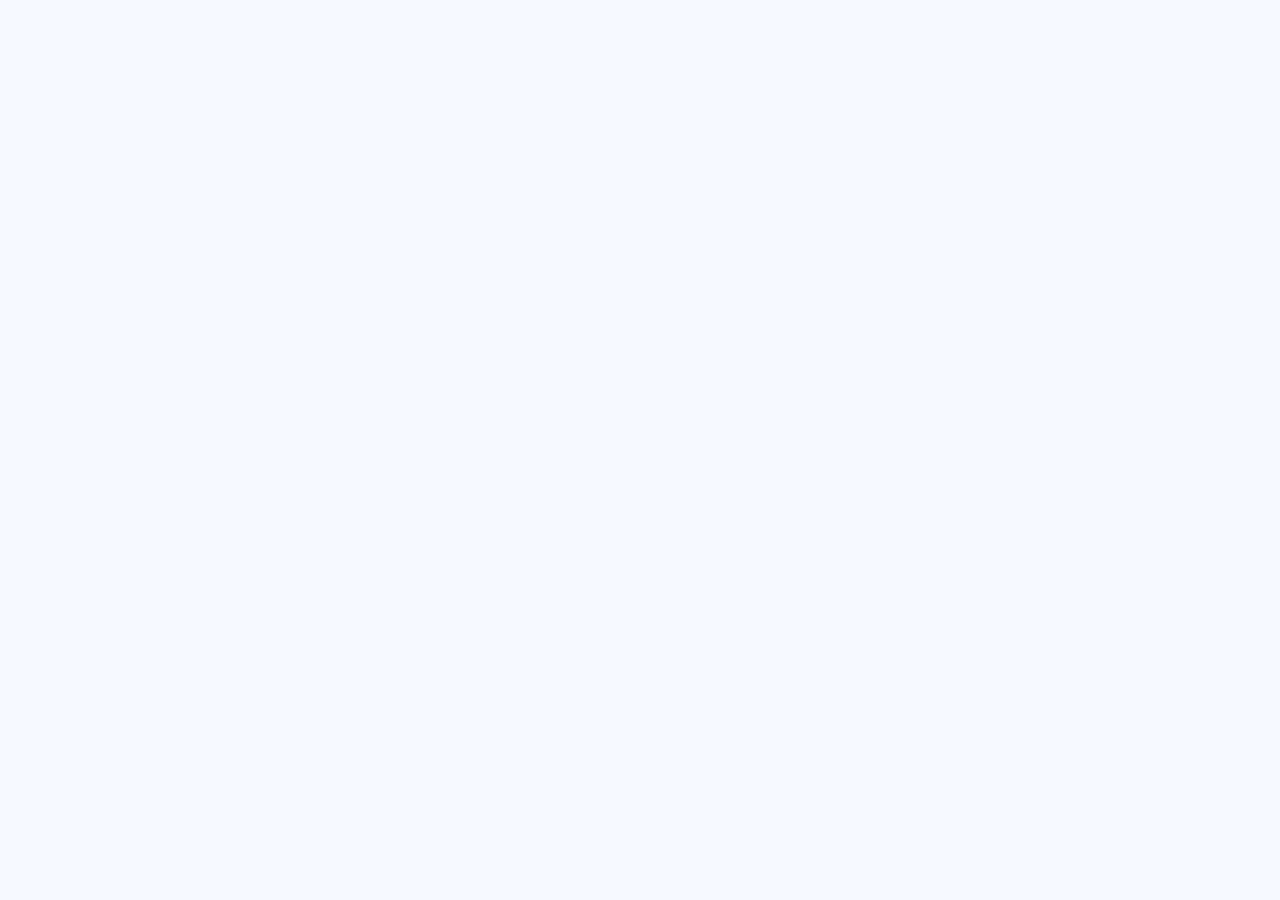
==== commit 71492ec5: "Agregar enlace al formulario en la tarjeta de Integrante 1" ====
--- a/index.html
+++ b/index.html
@@ -7,8 +7,8 @@
   <title>Cipa Software Squad | Hojas de vida</title>
   <link rel="icon" type="image/svg+xml" href="imagenes/logo-cipa-software-squad.svg">
   <link rel="stylesheet" href="css/estilos.css">
-  <style>.rejilla{grid-template-columns:repeat(2,minmax(0,1fr))}.avatar-iniciales{color:#fff!important;background:linear-gradient(135deg,#8b5cf6,#2563eb)!important;font-size:30px;font-weight:900}@media(max-width:620px){.rejilla{grid-template-columns:1fr}}</style>
-  <style>.hero-panel-visual{display:flex;align-items:center;gap:18px;min-height:150px}.cerebro-presentacion{position:relative;inset:auto;width:170px;height:150px}.robot-boton img{animation:robot-flotar 4.8s ease-in-out infinite}.cerebro-presentacion img{animation:cerebro-pulso 4.2s ease-in-out infinite}@media(max-width:620px){.robot-stage{min-height:180px;align-items:center;gap:8px}.robot-boton{width:175px;height:175px}.robot-mensaje{max-width:150px;margin-bottom:0;font-size:12px}.hero-panel-visual{gap:10px;min-height:120px}.cerebro-presentacion{width:125px;height:110px}.hero-panel{min-height:340px}.hero-panel-texto{padding-top:22px}.robot-boton img{animation:robot-flotar 4.8s ease-in-out infinite}}@media(prefers-reduced-motion:reduce){.robot-boton img,.cerebro-presentacion img{animation:none!important}}</style>
+  <style>.rejilla{grid-template-columns:repeat(2,minmax(0,1fr))}.avatar-iniciales{color:#fff!important;background:linear-gradient(135deg,#8b5cf6,#2563eb)!important;font-size:30px;font-weight:900}@[...]
+  <style>.hero-panel-visual{display:flex;align-items:center;gap:18px;min-height:150px}.cerebro-presentacion{position:relative;inset:auto;width:170px;height:150px}.robot-boton img{animation:robot-f[...]
 </head>
 <body>
   <header class="encabezado">
@@ -71,6 +71,7 @@
           <p>Estudiante con conocimientos en programación, desarrollo web, bases de datos y redes de datos.</p>
           <div class="tarjeta-acciones">
             <a class="boton-tarjeta" href="integrante-1.html">Ver hoja de vida</a>
+            <a class="boton-tarjeta boton-web" href="https://luis1719.github.io/formulario/" target="_blank" rel="noopener noreferrer">Ver formulario ↗</a>
             <a class="boton-tarjeta boton-web" href="https://luis1719.github.io/brasa-restaurante/" target="_blank" rel="noopener noreferrer">Ver página web del restaurante ↗</a>
           </div>
         </article>
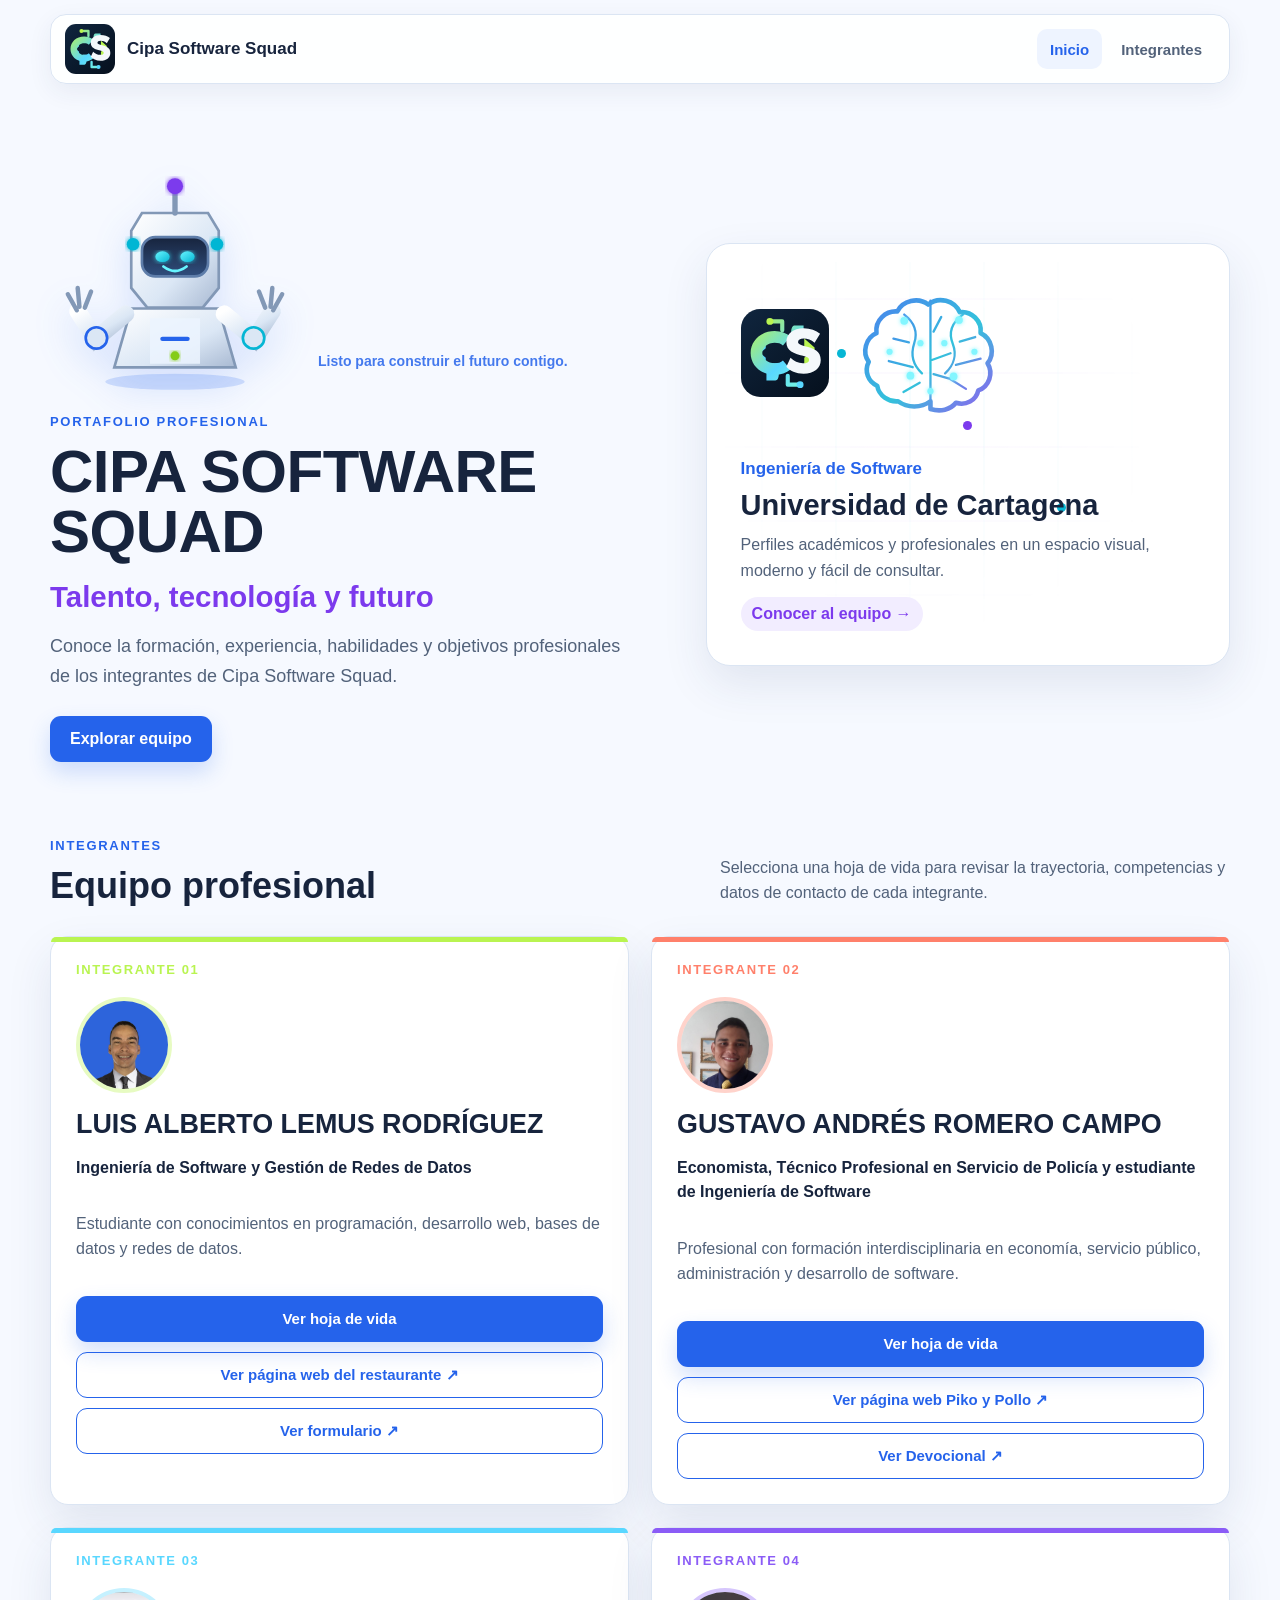
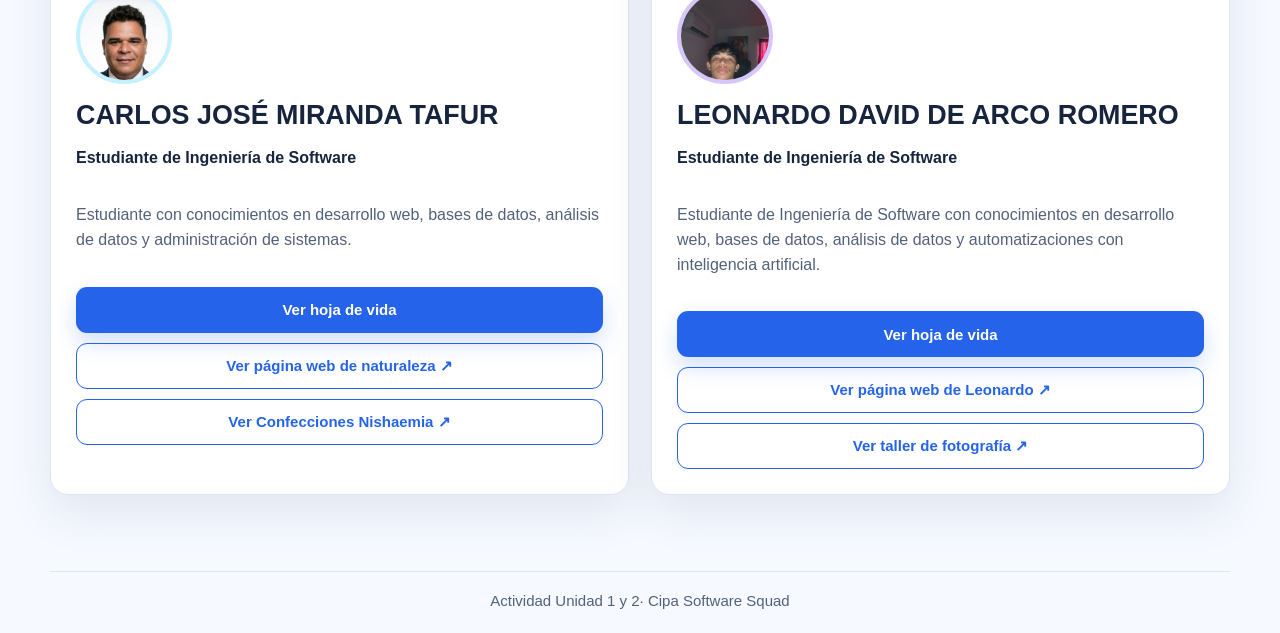
==== commit 615ec1a7: "Add files via upload" ====
--- a/index.html
+++ b/index.html
@@ -7,8 +7,8 @@
   <title>Cipa Software Squad | Hojas de vida</title>
   <link rel="icon" type="image/svg+xml" href="imagenes/logo-cipa-software-squad.svg">
   <link rel="stylesheet" href="css/estilos.css">
-  <style>.rejilla{grid-template-columns:repeat(2,minmax(0,1fr))}.avatar-iniciales{color:#fff!important;background:linear-gradient(135deg,#8b5cf6,#2563eb)!important;font-size:30px;font-weight:900}@[...]
-  <style>.hero-panel-visual{display:flex;align-items:center;gap:18px;min-height:150px}.cerebro-presentacion{position:relative;inset:auto;width:170px;height:150px}.robot-boton img{animation:robot-f[...]
+  <style>.rejilla{grid-template-columns:repeat(2,minmax(0,1fr))}.avatar-iniciales{color:#fff!important;background:linear-gradient(135deg,#8b5cf6,#2563eb)!important;font-size:30px;font-weight:900}@media(max-width:620px){.rejilla{grid-template-columns:1fr}}</style>
+  <style>.hero-panel-visual{display:flex;align-items:center;gap:18px;min-height:150px}.cerebro-presentacion{position:relative;inset:auto;width:170px;height:150px}.robot-boton img{animation:robot-flotar 4.8s ease-in-out infinite}.cerebro-presentacion img{animation:cerebro-pulso 4.2s ease-in-out infinite}@media(max-width:620px){.robot-stage{min-height:180px;align-items:center;gap:8px}.robot-boton{width:175px;height:175px}.robot-mensaje{max-width:150px;margin-bottom:0;font-size:12px}.hero-panel-visual{gap:10px;min-height:120px}.cerebro-presentacion{width:125px;height:110px}.hero-panel{min-height:340px}.hero-panel-texto{padding-top:22px}.robot-boton img{animation:robot-flotar 4.8s ease-in-out infinite}}@media(prefers-reduced-motion:reduce){.robot-boton img,.cerebro-presentacion img{animation:none!important}}</style>
 </head>
 <body>
   <header class="encabezado">
@@ -71,8 +71,8 @@
           <p>Estudiante con conocimientos en programación, desarrollo web, bases de datos y redes de datos.</p>
           <div class="tarjeta-acciones">
             <a class="boton-tarjeta" href="integrante-1.html">Ver hoja de vida</a>
+            <a class="boton-tarjeta boton-web" href="https://luis1719.github.io/brasa-restaurante/" target="_blank" rel="noopener noreferrer">Ver página web del restaurante ↗</a>
             <a class="boton-tarjeta boton-web" href="https://luis1719.github.io/formulario/" target="_blank" rel="noopener noreferrer">Ver formulario ↗</a>
-            <a class="boton-tarjeta boton-web" href="https://luis1719.github.io/brasa-restaurante/" target="_blank" rel="noopener noreferrer">Ver página web del restaurante ↗</a>
           </div>
         </article>
 
@@ -85,6 +85,7 @@
           <div class="tarjeta-acciones">
             <a class="boton-tarjeta" href="integrante-2.html">Ver hoja de vida</a>
             <a class="boton-tarjeta boton-web" href="https://tavooromero.github.io/piko-y-pollo/" target="_blank" rel="noopener noreferrer">Ver página web Piko y Pollo ↗</a>
+            <a class="boton-tarjeta boton-web" href="https://tavooromero.github.io/Devocional/" target="_blank" rel="noopener noreferrer">Ver Devocional ↗</a>
           </div>
         </article>
 
@@ -97,6 +98,7 @@
           <div class="tarjeta-acciones">
             <a class="boton-tarjeta" href="integrantes/integrante-3/">Ver hoja de vida</a>
             <a class="boton-tarjeta boton-web" href="https://cmirandat-oss.github.io/pagina-naturaleza/" target="_blank" rel="noopener noreferrer">Ver página web de naturaleza ↗</a>
+            <a class="boton-tarjeta boton-web" href="https://nishaemia.github.io/confecciones-nishaemia/" target="_blank" rel="noopener noreferrer">Ver Confecciones Nishaemia ↗</a>
           </div>
         </article>
 
@@ -109,6 +111,7 @@
           <div class="tarjeta-acciones">
             <a class="boton-tarjeta" href="integrante-4.html">Ver hoja de vida</a>
             <a class="boton-tarjeta boton-web" href="https://leonardodearco.netlify.app/" target="_blank" rel="noopener noreferrer">Ver página web de Leonardo ↗</a>
+            <a class="boton-tarjeta boton-web" href="https://tallerdefotgrafia.netlify.app" target="_blank" rel="noopener noreferrer">Ver taller de fotografía ↗</a>
           </div>
         </article>
 
